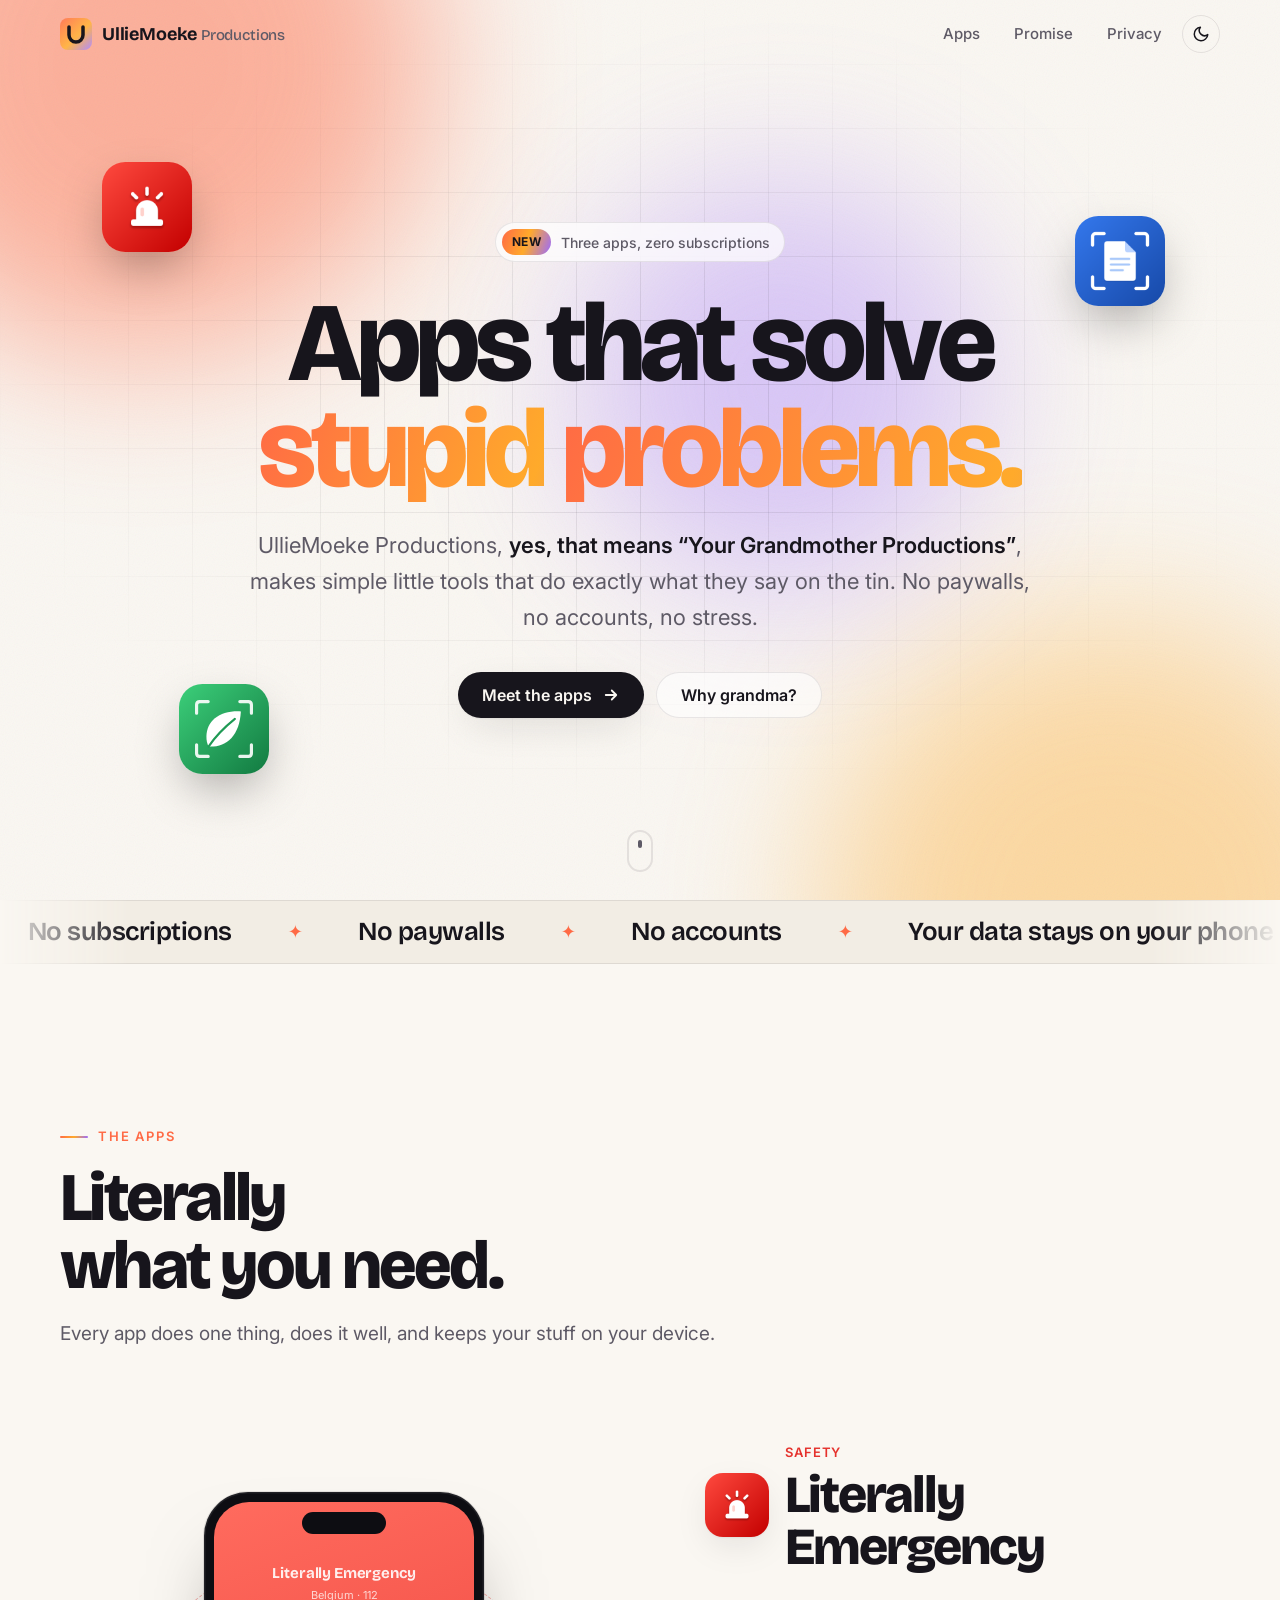
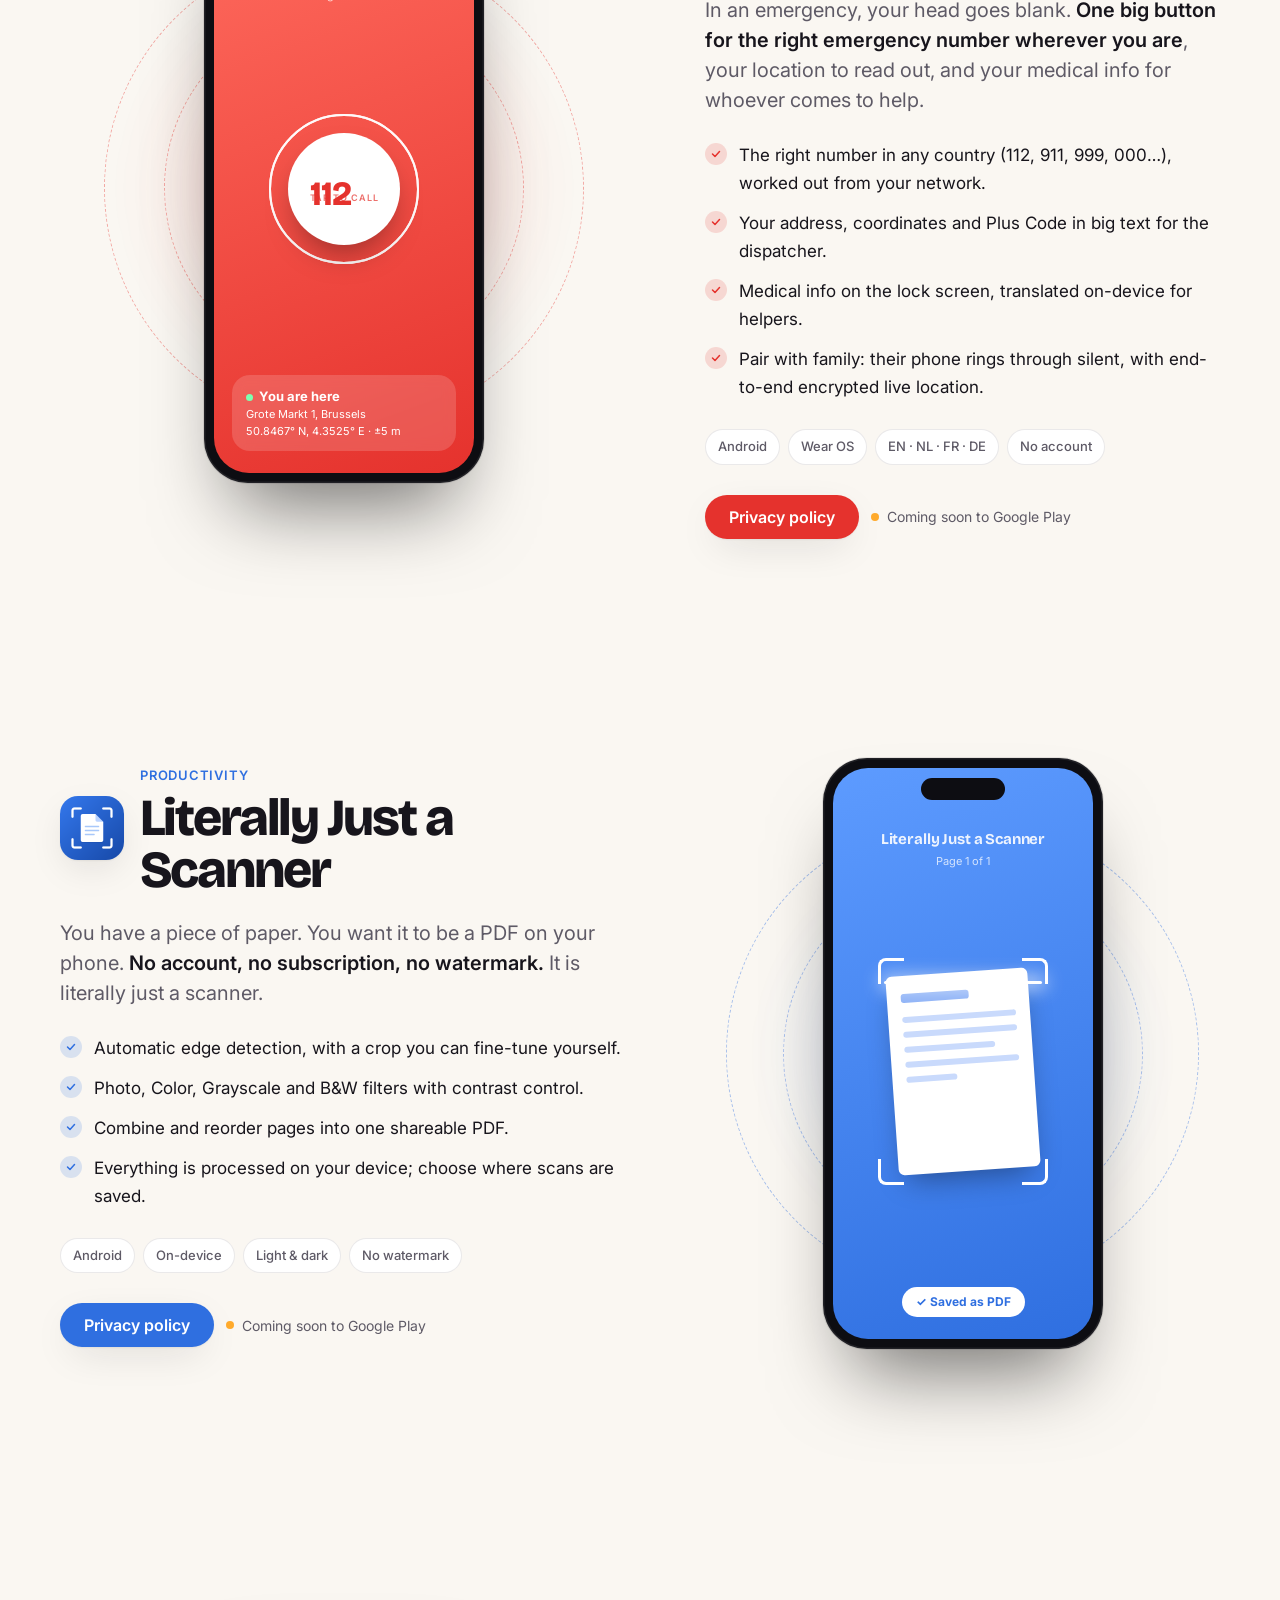
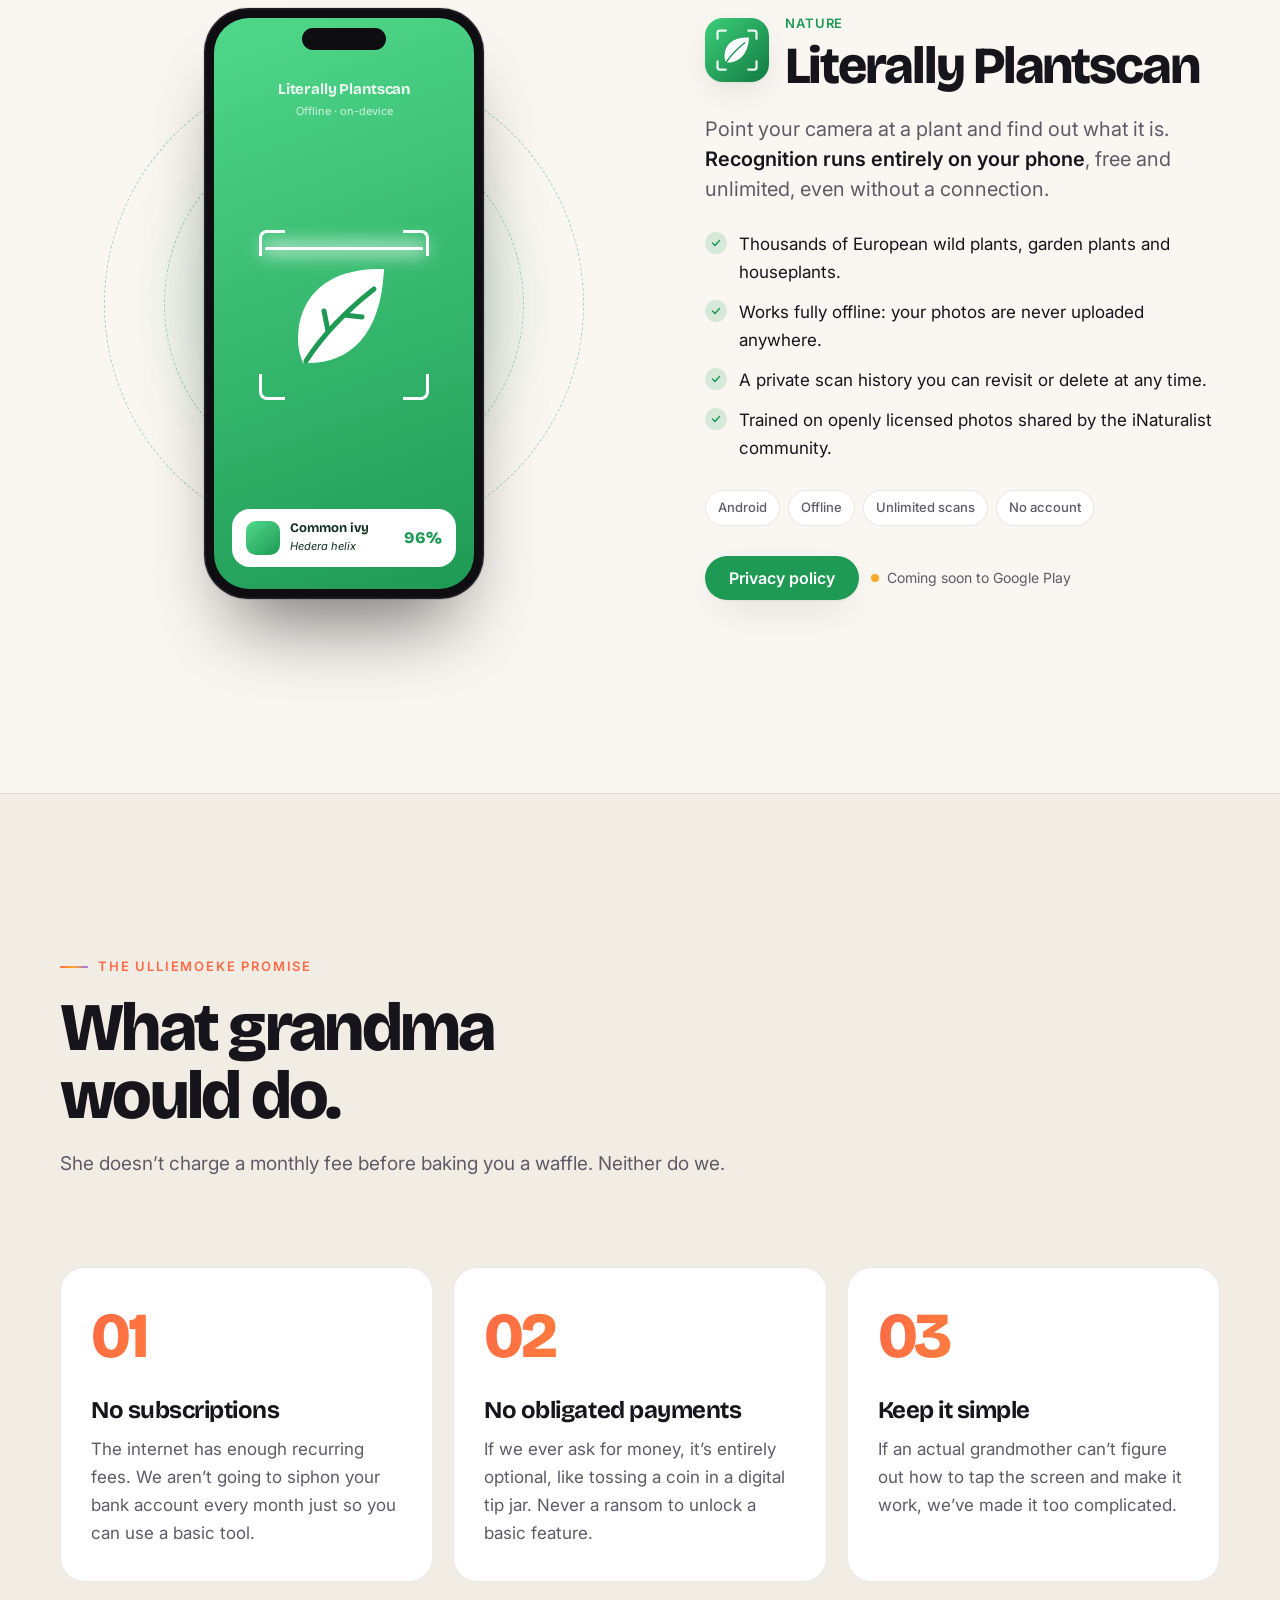
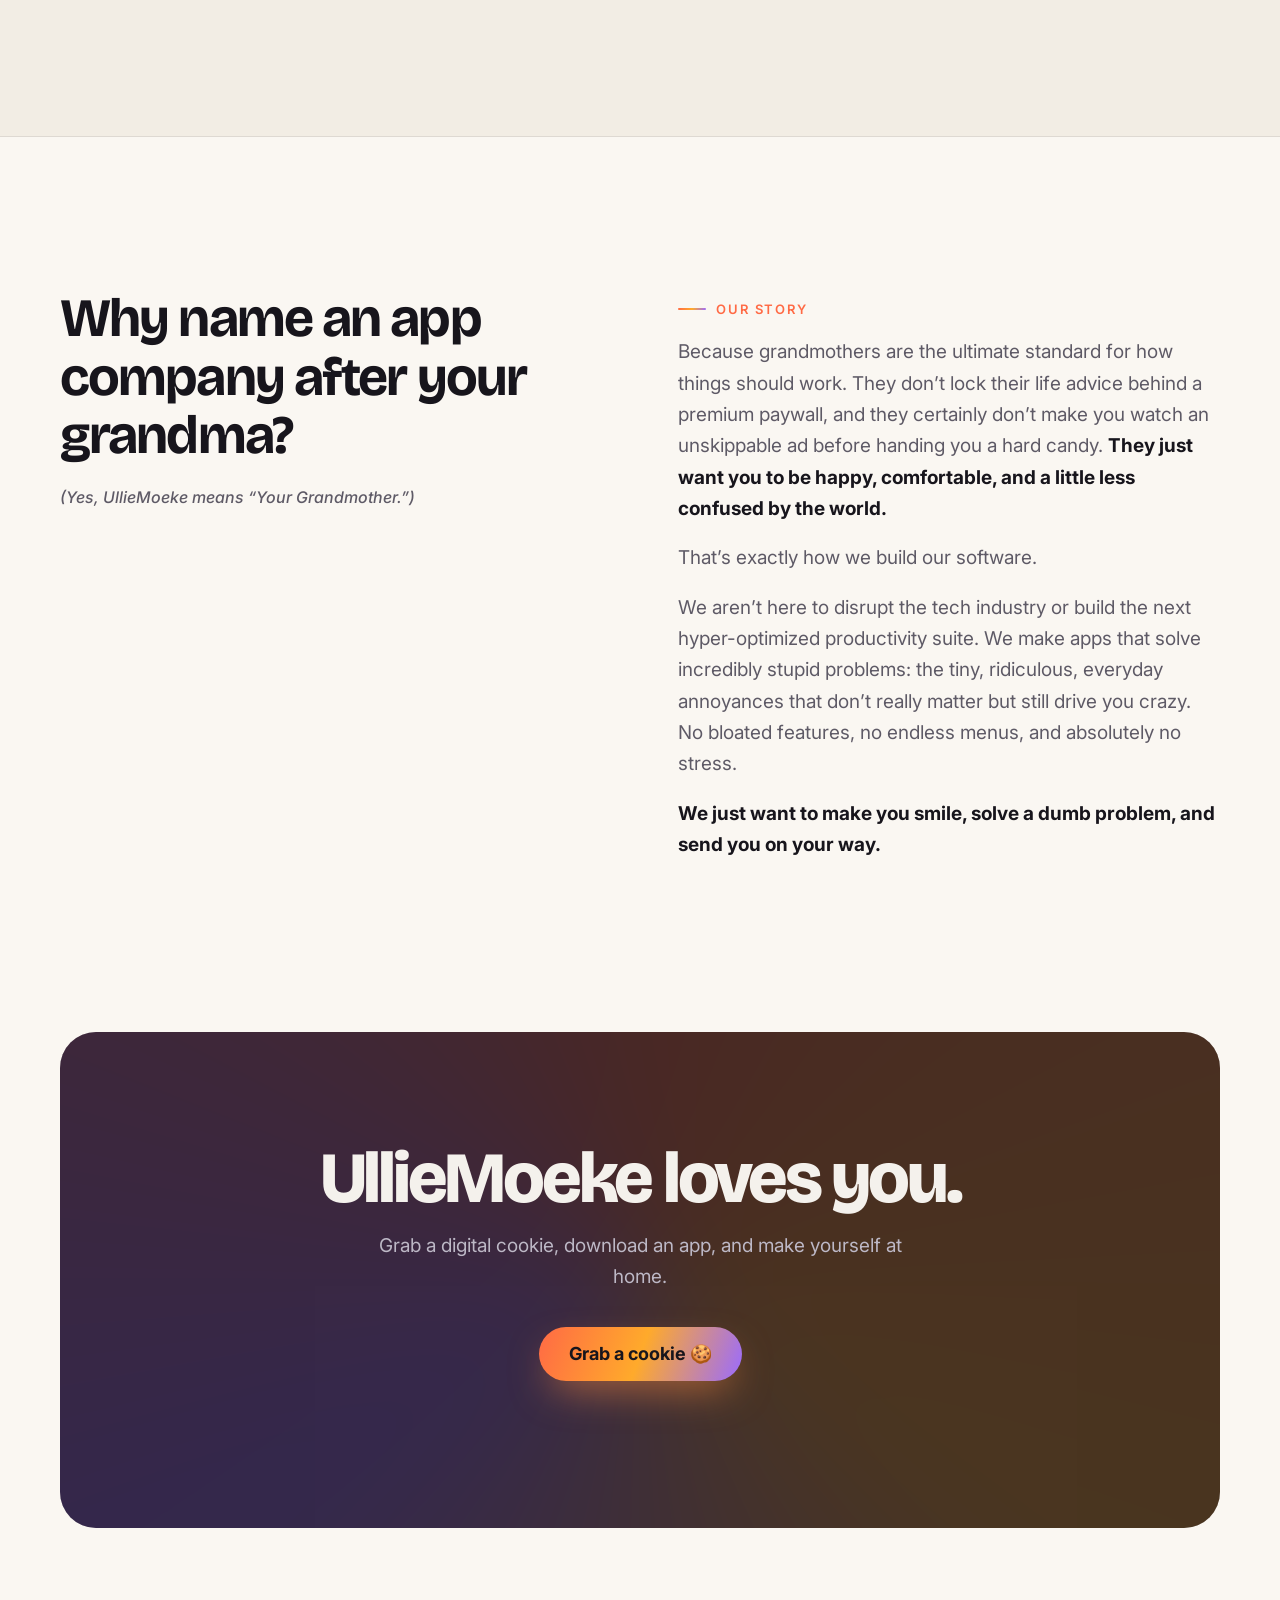
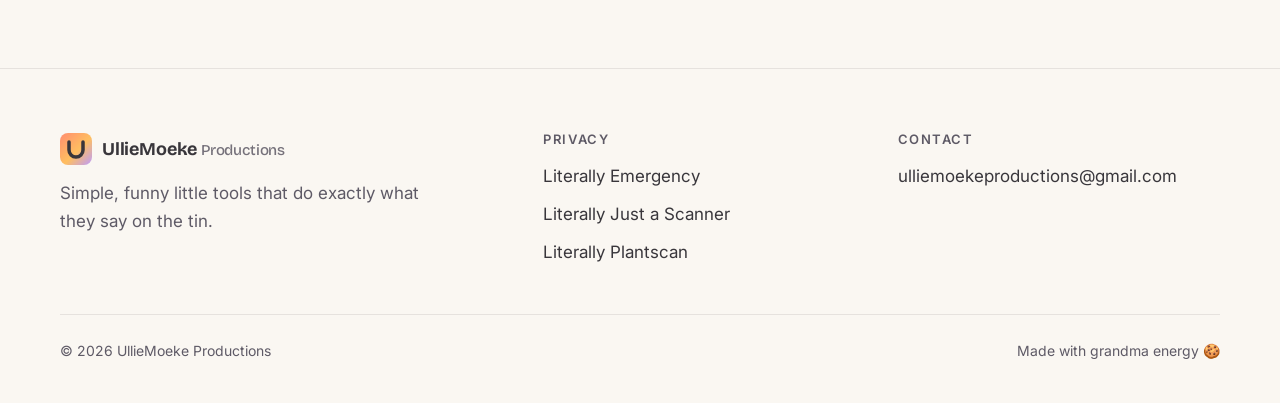
==== index.html @ 2b53361f "UllieMoeke Productions website with app showcase and privacy policies Co-Authored-By: Claude Opus 5." ====
<!doctype html>
<html lang="en">
<head>
  <meta charset="utf-8">
  <meta name="viewport" content="width=device-width, initial-scale=1">
  <title>UllieMoeke Productions</title>
  <meta name="description" content="Simple, funny little apps that solve stupid problems. No subscriptions, no paywalls, no accounts. Made by UllieMoeke Productions.">
  <meta property="og:title" content="UllieMoeke Productions">
  <meta property="og:description" content="Simple, funny little apps that solve stupid problems. No subscriptions, no paywalls, no accounts.">
  <meta name="theme-color" content="#ff6a45">
  <link rel="icon" href="assets/favicon.svg" type="image/svg+xml">
  <link rel="preconnect" href="https://fonts.googleapis.com">
  <link rel="preconnect" href="https://fonts.gstatic.com" crossorigin>
  <link rel="stylesheet" href="https://fonts.googleapis.com/css2?family=Bricolage+Grotesque:opsz,wght@12..96,500..800&family=Inter:wght@400..700&display=swap">
  <link rel="stylesheet" href="assets/style.css">
  <script>try{var t=localStorage.getItem('theme');if(t)document.documentElement.dataset.theme=t}catch(e){}</script>
  <script src="assets/main.js" defer></script>
</head>
<body>

<header class="nav">
  <div class="wrap">
    <a class="logo" href="./"><img src="assets/favicon.svg" alt=""><span>UllieMoeke <small>Productions</small></span></a>
    <nav class="nav-links" aria-label="Main">
      <a href="#apps" class="hide-sm">Apps</a>
      <a href="#promise" class="hide-sm">Promise</a>
      <a href="privacy/">Privacy</a>
      <button class="theme-toggle" type="button" aria-label="Toggle theme"></button>
    </nav>
  </div>
</header>

<main>
  <section class="hero">
    <div class="hero-bg" aria-hidden="true">
      <div class="blob b1"></div><div class="blob b2"></div><div class="blob b3"></div>
      <div class="grid-overlay"></div><div class="grain"></div>
    </div>

    <div class="float-icon i1" aria-hidden="true"><img src="assets/icons/emergency.png" alt=""></div>
    <div class="float-icon i2" aria-hidden="true"><img src="assets/icons/scanner.png" alt=""></div>
    <div class="float-icon i3" aria-hidden="true"><img src="assets/icons/plantscan.svg" alt=""></div>

    <div class="wrap hero-inner">
      <span class="eyebrow"><b>NEW</b> Three apps, zero subscriptions</span>
      <h1 data-split>Apps that solve <span class="gradient-text">stupid problems.</span></h1>
      <p class="lede">UllieMoeke Productions, <em>yes, that means “Your Grandmother Productions”</em>, makes simple little tools that do exactly what they say on the tin. No paywalls, no accounts, no stress.</p>
      <div class="hero-cta">
        <a class="btn btn-primary" href="#apps">Meet the apps
          <svg viewBox="0 0 24 24" fill="none" stroke="currentColor" stroke-width="2.4" stroke-linecap="round" stroke-linejoin="round"><path d="M5 12h14M13 6l6 6-6 6"/></svg></a>
        <a class="btn btn-ghost" href="#story">Why grandma?</a>
      </div>
    </div>
    <div class="scroll-hint" aria-hidden="true"></div>
  </section>

  <div class="marquee" aria-hidden="true">
    <div class="marquee-track">
      <span>No subscriptions</span><span>No paywalls</span><span>No accounts</span><span>Your data stays on your phone</span><span>Free digital cookies</span><span>Made with grandma energy</span>
      <span>No subscriptions</span><span>No paywalls</span><span>No accounts</span><span>Your data stays on your phone</span><span>Free digital cookies</span><span>Made with grandma energy</span>
    </div>
  </div>

  <section class="section" id="apps">
    <div class="wrap">
      <div class="section-head reveal">
        <span class="kicker">The apps</span>
        <h2 class="title">Literally<br>what you need.</h2>
        <p>Every app does one thing, does it well, and keeps your stuff on your device.</p>
      </div>

      <!-- Literally Emergency -->
      <article class="app red">
        <div class="app-visual reveal">
          <div class="ring" aria-hidden="true"></div><div class="ring r2" aria-hidden="true"></div>
          <div class="phone" role="img" aria-label="Literally Emergency showing a big 112 button and your location">
            <div class="screen">
              <div class="s-title">Literally Emergency</div>
              <div class="s-sub">Belgium · 112</div>
              <div class="sos" aria-hidden="true">
                <span class="pulse"></span><span class="pulse"></span><span class="pulse"></span>
                <div class="core"><div>112<small>Tap to call</small></div></div>
              </div>
              <div class="loc-card" aria-hidden="true">
                <b><span class="dot"></span>You are here</b>
                Grote Markt 1, Brussels<br>50.8467° N, 4.3525° E · ±5 m
              </div>
            </div>
          </div>
        </div>
        <div class="app-copy reveal" style="--d:.12s">
          <div class="app-head">
            <img class="app-icon" src="assets/icons/emergency.png" alt="Literally Emergency icon">
            <div><span class="app-tag">Safety</span><h3>Literally Emergency</h3></div>
          </div>
          <p class="pitch">In an emergency, your head goes blank. <strong>One big button for the right emergency number wherever you are</strong>, your location to read out, and your medical info for whoever comes to help.</p>
          <ul class="features">
            <li>The right number in any country (112, 911, 999, 000…), worked out from your network.</li>
            <li>Your address, coordinates and Plus Code in big text for the dispatcher.</li>
            <li>Medical info on the lock screen, translated on-device for helpers.</li>
            <li>Pair with family: their phone rings through silent, with end-to-end encrypted live location.</li>
          </ul>
          <div class="chips"><span class="chip">Android</span><span class="chip">Wear OS</span><span class="chip">EN · NL · FR · DE</span><span class="chip">No account</span></div>
          <div class="app-actions">
            <a class="btn btn-primary" href="privacy/literally-emergency/">Privacy policy</a>
            <span class="soon">Coming soon to Google Play</span>
          </div>
        </div>
      </article>

      <!-- Literally Just a Scanner -->
      <article class="app blue flip">
        <div class="app-visual reveal">
          <div class="ring" aria-hidden="true"></div><div class="ring r2" aria-hidden="true"></div>
          <div class="phone" role="img" aria-label="Literally Just a Scanner straightening a document into a PDF">
            <div class="screen">
              <div class="s-title">Literally Just a Scanner</div>
              <div class="s-sub">Page 1 of 1</div>
              <div class="doc-stage" aria-hidden="true">
                <div class="doc"><i></i><i></i><i></i><i></i><i></i><i></i></div>
                <span class="corner tl"></span><span class="corner tr"></span><span class="corner bl"></span><span class="corner br"></span>
                <span class="scanline"></span>
              </div>
              <span class="pdf-pill" aria-hidden="true">✓ Saved as PDF</span>
            </div>
          </div>
        </div>
        <div class="app-copy reveal" style="--d:.12s">
          <div class="app-head">
            <img class="app-icon" src="assets/icons/scanner.png" alt="Literally Just a Scanner icon">
            <div><span class="app-tag">Productivity</span><h3>Literally Just a Scanner</h3></div>
          </div>
          <p class="pitch">You have a piece of paper. You want it to be a PDF on your phone. <strong>No account, no subscription, no watermark.</strong> It is literally just a scanner.</p>
          <ul class="features">
            <li>Automatic edge detection, with a crop you can fine-tune yourself.</li>
            <li>Photo, Color, Grayscale and B&amp;W filters with contrast control.</li>
            <li>Combine and reorder pages into one shareable PDF.</li>
            <li>Everything is processed on your device; choose where scans are saved.</li>
          </ul>
          <div class="chips"><span class="chip">Android</span><span class="chip">On-device</span><span class="chip">Light &amp; dark</span><span class="chip">No watermark</span></div>
          <div class="app-actions">
            <a class="btn btn-primary" href="privacy/literally-just-a-scanner/">Privacy policy</a>
            <span class="soon">Coming soon to Google Play</span>
          </div>
        </div>
      </article>

      <!-- Literally Plantscan -->
      <article class="app green">
        <div class="app-visual reveal">
          <div class="ring" aria-hidden="true"></div><div class="ring r2" aria-hidden="true"></div>
          <div class="phone" role="img" aria-label="Literally Plantscan recognising a plant">
            <div class="screen">
              <div class="s-title">Literally Plantscan</div>
              <div class="s-sub">Offline · on-device</div>
              <div class="leaf-stage" aria-hidden="true">
                <svg class="leaf" viewBox="0 0 120 120"><path fill="#fff" d="M100 14C46 12 14 40 14 84c0 9 2 17 5 24 47 2 78-28 81-94z"/><path fill="none" stroke="#1f9a55" stroke-width="5" stroke-linecap="round" d="M22 106c18-28 40-50 68-72M44 76l-4-20M60 60l18 2"/></svg>
                <span class="corner tl"></span><span class="corner tr"></span><span class="corner bl"></span><span class="corner br"></span>
                <span class="scanline"></span>
              </div>
              <div class="result" aria-hidden="true">
                <span class="thumb"></span>
                <div><b>Common ivy</b><i>Hedera helix</i></div>
                <span class="pct">96%</span>
              </div>
            </div>
          </div>
        </div>
        <div class="app-copy reveal" style="--d:.12s">
          <div class="app-head">
            <img class="app-icon" src="assets/icons/plantscan.svg" alt="Literally Plantscan icon">
            <div><span class="app-tag">Nature</span><h3>Literally Plantscan</h3></div>
          </div>
          <p class="pitch">Point your camera at a plant and find out what it is. <strong>Recognition runs entirely on your phone</strong>, free and unlimited, even without a connection.</p>
          <ul class="features">
            <li>Thousands of European wild plants, garden plants and houseplants.</li>
            <li>Works fully offline: your photos are never uploaded anywhere.</li>
            <li>A private scan history you can revisit or delete at any time.</li>
            <li>Trained on openly licensed photos shared by the iNaturalist community.</li>
          </ul>
          <div class="chips"><span class="chip">Android</span><span class="chip">Offline</span><span class="chip">Unlimited scans</span><span class="chip">No account</span></div>
          <div class="app-actions">
            <a class="btn btn-primary" href="privacy/literally-plantscan/">Privacy policy</a>
            <span class="soon">Coming soon to Google Play</span>
          </div>
        </div>
      </article>
    </div>
  </section>

  <section class="section promise" id="promise">
    <div class="wrap">
      <div class="section-head reveal">
        <span class="kicker">The UllieMoeke promise</span>
        <h2 class="title">What grandma<br>would do.</h2>
        <p>She doesn’t charge a monthly fee before baking you a waffle. Neither do we.</p>
      </div>
      <div class="cards">
        <div class="card reveal">
          <div class="num gradient-text">01</div>
          <h3>No subscriptions</h3>
          <p>The internet has enough recurring fees. We aren’t going to siphon your bank account every month just so you can use a basic tool.</p>
        </div>
        <div class="card reveal" style="--d:.1s">
          <div class="num gradient-text">02</div>
          <h3>No obligated payments</h3>
          <p>If we ever ask for money, it’s entirely optional, like tossing a coin in a digital tip jar. Never a ransom to unlock a basic feature.</p>
        </div>
        <div class="card reveal" style="--d:.2s">
          <div class="num gradient-text">03</div>
          <h3>Keep it simple</h3>
          <p>If an actual grandmother can’t figure out how to tap the screen and make it work, we’ve made it too complicated.</p>
        </div>
      </div>
    </div>
  </section>

  <section class="section" id="story">
    <div class="wrap story-grid">
      <h2 class="quote reveal">Why name an app company after your grandma?
        <small>(Yes, UllieMoeke means “Your Grandmother.”)</small></h2>
      <div class="reveal" style="--d:.1s">
        <span class="kicker">Our story</span>
        <p style="margin-top:18px">Because grandmothers are the ultimate standard for how things should work. They don’t lock their life advice behind a premium paywall, and they certainly don’t make you watch an unskippable ad before handing you a hard candy. <strong>They just want you to be happy, comfortable, and a little less confused by the world.</strong></p>
        <p>That’s exactly how we build our software.</p>
        <p>We aren’t here to disrupt the tech industry or build the next hyper-optimized productivity suite. We make apps that solve incredibly stupid problems: the tiny, ridiculous, everyday annoyances that don’t really matter but still drive you crazy. No bloated features, no endless menus, and absolutely no stress.</p>
        <p><strong>We just want to make you smile, solve a dumb problem, and send you on your way.</strong></p>
      </div>
    </div>
  </section>

  <section class="wrap">
    <div class="cookie-cta reveal">
      <h2>UllieMoeke loves you.</h2>
      <p>Grab a digital cookie, download an app, and make yourself at home.</p>
      <button class="cookie-btn" type="button">Grab a cookie 🍪</button>
      <span class="cookie-count" aria-live="polite"></span>
    </div>
  </section>
</main>

<footer>
  <div class="wrap">
    <div class="foot">
      <div>
        <a class="logo" href="./"><img src="assets/favicon.svg" alt=""><span>UllieMoeke <small>Productions</small></span></a>
        <p>Simple, funny little tools that do exactly what they say on the tin.</p>
      </div>
      <div>
        <h4>Privacy</h4>
        <ul>
          <li><a href="privacy/literally-emergency/">Literally Emergency</a></li>
          <li><a href="privacy/literally-just-a-scanner/">Literally Just a Scanner</a></li>
          <li><a href="privacy/literally-plantscan/">Literally Plantscan</a></li>
        </ul>
      </div>
      <div>
        <h4>Contact</h4>
        <ul>
          <li><a href="mailto:ulliemoekeproductions@gmail.com">ulliemoekeproductions@gmail.com</a></li>
        </ul>
      </div>
    </div>
    <div class="legal">
      <span>© 2026 UllieMoeke Productions</span>
      <span>Made with grandma energy 🍪</span>
    </div>
  </div>
</footer>
</body>
</html>
---- assets/style.css ----
/* UllieMoeke Productions: shared styles for the home page and the privacy pages. */

:root {
  --bg: #faf7f2;
  --bg-2: #f2ede4;
  --surface: #ffffff;
  --surface-2: #f6f2ea;
  --line: rgba(23, 21, 28, .09);
  --text: #17151c;
  --muted: #5e5a66;
  --brand-1: #ff6a45;
  --brand-2: #ffaa2b;
  --brand-3: #9a6bff;
  --brand: linear-gradient(110deg, var(--brand-1), var(--brand-2) 50%, var(--brand-3));
  --shadow: 0 1px 2px rgba(23, 21, 28, .05), 0 12px 40px -12px rgba(23, 21, 28, .18);
  --red: #e5322d;
  --blue: #2f6fe0;
  --green: #1f9a55;
  --radius: 24px;
  --display: "Bricolage Grotesque", "Inter", system-ui, sans-serif;
  --body: "Inter", system-ui, -apple-system, "Segoe UI", sans-serif;
  color-scheme: light;
}

@media (prefers-color-scheme: dark) {
  :root:not([data-theme="light"]) {
    --bg: #0c0b10;
    --bg-2: #121118;
    --surface: #16151d;
    --surface-2: #1c1b24;
    --line: rgba(255, 255, 255, .08);
    --text: #f4f1ec;
    --muted: #a6a2b0;
    --shadow: 0 1px 2px rgba(0, 0, 0, .4), 0 20px 50px -20px rgba(0, 0, 0, .7);
    color-scheme: dark;
  }
}
:root[data-theme="dark"] {
  --bg: #0c0b10;
  --bg-2: #121118;
  --surface: #16151d;
  --surface-2: #1c1b24;
  --line: rgba(255, 255, 255, .08);
  --text: #f4f1ec;
  --muted: #a6a2b0;
  --shadow: 0 1px 2px rgba(0, 0, 0, .4), 0 20px 50px -20px rgba(0, 0, 0, .7);
  color-scheme: dark;
}

*, *::before, *::after { box-sizing: border-box; }
html { scroll-behavior: smooth; -webkit-text-size-adjust: 100%; }
body {
  margin: 0;
  background: var(--bg);
  color: var(--text);
  font: 400 17px/1.65 var(--body);
  -webkit-font-smoothing: antialiased;
  overflow-x: hidden;
}
img, svg { display: block; max-width: 100%; }
a { color: inherit; }
::selection { background: var(--brand-2); color: #17151c; }
:focus-visible { outline: 2px solid var(--brand-1); outline-offset: 3px; border-radius: 6px; }

.wrap { width: min(1160px, 100% - 32px); margin-inline: auto; }
.gradient-text {
  background: var(--brand);
  background-size: 200% 100%;
  -webkit-background-clip: text;
  background-clip: text;
  color: transparent;
  animation: shimmer 8s ease-in-out infinite alternate;
}
@keyframes shimmer { to { background-position: 100% 0; } }

/* ---------- Navigation ---------- */
.nav {
  position: fixed; inset: 0 0 auto; z-index: 50;
  transition: background .3s, box-shadow .3s, backdrop-filter .3s;
}
.nav.scrolled {
  background: color-mix(in srgb, var(--bg) 72%, transparent);
  backdrop-filter: saturate(1.6) blur(16px);
  -webkit-backdrop-filter: saturate(1.6) blur(16px);
  box-shadow: 0 1px 0 var(--line);
}
.nav .wrap { display: flex; align-items: center; justify-content: space-between; height: 68px; gap: 16px; }
.logo { display: flex; align-items: center; gap: 10px; text-decoration: none; font: 700 18px/1 var(--display); letter-spacing: -.01em; }
.logo img { width: 32px; height: 32px; }
.logo span small { font-weight: 500; color: var(--muted); }
.nav-links { display: flex; align-items: center; gap: 6px; }
.nav-links a {
  text-decoration: none; font-size: 15px; font-weight: 500; color: var(--muted);
  padding: 8px 14px; border-radius: 999px; transition: color .2s, background .2s;
}
.nav-links a:hover { color: var(--text); background: var(--line); }
.theme-toggle {
  width: 38px; height: 38px; border-radius: 999px; border: 1px solid var(--line);
  background: transparent; color: var(--text); cursor: pointer; display: grid; place-items: center;
  transition: transform .4s cubic-bezier(.3, 1.6, .5, 1);
}
.theme-toggle:hover { transform: rotate(25deg); }
.theme-toggle svg { width: 18px; height: 18px; }
@media (max-width: 640px) {
  .nav-links a.hide-sm { display: none; }
  .logo span small { display: none; }
}

/* ---------- Hero ---------- */
.hero {
  position: relative; min-height: 100svh; display: grid; place-items: center;
  padding: 120px 0 80px; overflow: hidden; isolation: isolate;
}
.hero-bg { position: absolute; inset: 0; z-index: -1; pointer-events: none; }
.blob {
  position: absolute; width: 46vmax; height: 46vmax; border-radius: 50%;
  filter: blur(80px); opacity: .5; mix-blend-mode: normal;
  animation: drift 22s ease-in-out infinite alternate;
}
.blob.b1 { background: var(--brand-1); top: -18vmax; left: -12vmax; }
.blob.b2 { background: var(--brand-2); bottom: -24vmax; right: -10vmax; animation-delay: -7s; opacity: .4; }
.blob.b3 { background: var(--brand-3); top: 20%; left: 45%; width: 32vmax; height: 32vmax; animation-delay: -14s; opacity: .35; }
@keyframes drift {
  0% { transform: translate(0, 0) scale(1); }
  50% { transform: translate(6vmax, 4vmax) scale(1.1); }
  100% { transform: translate(-4vmax, 6vmax) scale(.95); }
}
.grid-overlay {
  position: absolute; inset: 0;
  background-image:
    linear-gradient(var(--line) 1px, transparent 1px),
    linear-gradient(90deg, var(--line) 1px, transparent 1px);
  background-size: 64px 64px;
  mask-image: radial-gradient(ellipse 70% 60% at 50% 45%, #000 20%, transparent 75%);
  -webkit-mask-image: radial-gradient(ellipse 70% 60% at 50% 45%, #000 20%, transparent 75%);
}
.grain {
  position: absolute; inset: -50%; opacity: .06;
  background-image: url("data:image/svg+xml,%3Csvg xmlns='http://www.w3.org/2000/svg' width='160' height='160'%3E%3Cfilter id='n'%3E%3CfeTurbulence type='fractalNoise' baseFrequency='.9' numOctaves='3' stitchTiles='stitch'/%3E%3C/filter%3E%3Crect width='100%25' height='100%25' filter='url(%23n)'/%3E%3C/svg%3E");
}

.hero-inner { text-align: center; position: relative; }
.eyebrow {
  display: inline-flex; align-items: center; gap: 10px;
  padding: 6px 14px 6px 6px; border-radius: 999px;
  background: color-mix(in srgb, var(--surface) 70%, transparent);
  border: 1px solid var(--line); backdrop-filter: blur(10px);
  font-size: 14px; font-weight: 500; color: var(--muted);
}
.eyebrow b {
  background: var(--brand); color: #17151c; font-weight: 700; font-size: 12px;
  padding: 3px 10px; border-radius: 999px; letter-spacing: .02em;
}
.hero h1 {
  font: 800 clamp(44px, 9vw, 112px)/.95 var(--display);
  letter-spacing: -.045em; margin: 28px auto 24px; max-width: 12ch;
}
.hero h1 .word { display: inline-block; white-space: nowrap; }
.hero h1 .char {
  display: inline-block; opacity: 0; transform: translateY(.6em) rotate(8deg);
  animation: rise .9s cubic-bezier(.2, .9, .25, 1.15) forwards;
}
@keyframes rise { to { opacity: 1; transform: none; } }
.hero p.lede {
  font-size: clamp(18px, 2.2vw, 22px); color: var(--muted); max-width: 56ch; margin: 0 auto 36px;
  opacity: 0; animation: fade-up 1s .9s ease forwards;
}
.hero p.lede em { color: var(--text); font-style: normal; font-weight: 600; }
.hero-cta { display: flex; gap: 12px; justify-content: center; flex-wrap: wrap; opacity: 0; animation: fade-up 1s 1.1s ease forwards; }
@keyframes fade-up { from { opacity: 0; transform: translateY(16px); } to { opacity: 1; transform: none; } }

.btn {
  --b: var(--text);
  display: inline-flex; align-items: center; gap: 10px;
  padding: 14px 24px; border-radius: 999px; font: 600 16px/1 var(--body);
  text-decoration: none; cursor: pointer; border: 0;
  transition: transform .25s cubic-bezier(.3, 1.5, .5, 1), box-shadow .25s, background .25s;
}
.btn-primary { background: var(--text); color: var(--bg); box-shadow: var(--shadow); }
.btn-primary:hover { transform: translateY(-2px) scale(1.02); }
.btn-ghost { background: color-mix(in srgb, var(--surface) 60%, transparent); border: 1px solid var(--line); backdrop-filter: blur(10px); }
.btn-ghost:hover { transform: translateY(-2px); background: var(--surface); }
.btn svg { width: 18px; height: 18px; transition: transform .25s; }
.btn:hover svg { transform: translateX(3px); }

.float-icon {
  position: absolute; width: clamp(56px, 7vw, 92px); aspect-ratio: 1; border-radius: 26%;
  box-shadow: 0 20px 50px -10px rgba(0, 0, 0, .35); overflow: hidden;
  animation: bob 6s ease-in-out infinite; will-change: transform;
}
.float-icon img { width: 100%; height: 100%; }
.float-icon.i1 { top: 18%; left: 8%; animation-delay: -1s; --r: -10deg; }
.float-icon.i2 { top: 24%; right: 9%; animation-delay: -3s; --r: 12deg; }
.float-icon.i3 { bottom: 14%; left: 14%; animation-delay: -5s; --r: 6deg; }
@keyframes bob {
  0%, 100% { translate: 0 0; rotate: var(--r); }
  50% { translate: 0 -18px; rotate: calc(var(--r) * -.5); }
}
@media (max-width: 760px) {
  .float-icon.i1 { top: 11%; left: 4%; }
  .float-icon.i2 { top: 13%; right: 4%; }
  .float-icon.i3 { bottom: 5%; left: auto; right: 10%; }
}

.scroll-hint {
  position: absolute; bottom: 28px; left: 50%; translate: -50% 0;
  width: 26px; height: 42px; border: 2px solid var(--line); border-radius: 999px;
}
.scroll-hint::after {
  content: ""; position: absolute; left: 50%; top: 8px; width: 4px; height: 8px; margin-left: -2px;
  border-radius: 4px; background: var(--muted); animation: wheel 1.8s ease-in-out infinite;
}
@keyframes wheel { 0% { opacity: 0; transform: translateY(0); } 30% { opacity: 1; } 100% { opacity: 0; transform: translateY(14px); } }

/* ---------- Marquee ---------- */
.marquee {
  border-block: 1px solid var(--line); background: var(--bg-2); overflow: hidden;
  padding: 18px 0; mask-image: linear-gradient(90deg, transparent, #000 10%, #000 90%, transparent);
  -webkit-mask-image: linear-gradient(90deg, transparent, #000 10%, #000 90%, transparent);
}
.marquee-track { display: flex; width: max-content; animation: scroll-x 40s linear infinite; }
.marquee:hover .marquee-track { animation-play-state: paused; }
.marquee span {
  font: 600 clamp(18px, 2.4vw, 26px)/1 var(--display); letter-spacing: -.02em; white-space: nowrap;
  padding-inline: 28px; display: flex; align-items: center; gap: 56px;
}
.marquee span::after { content: "✦"; color: var(--brand-1); font-size: .7em; }
@keyframes scroll-x { to { transform: translateX(-50%); } }

/* ---------- Sections ---------- */
section { position: relative; }
.section { padding: clamp(80px, 12vw, 160px) 0; }
.section-head { max-width: 720px; margin-bottom: clamp(48px, 7vw, 88px); }
.kicker {
  font: 600 13px/1 var(--body); letter-spacing: .14em; text-transform: uppercase; color: var(--brand-1);
  display: inline-flex; align-items: center; gap: 10px;
}
.kicker::before { content: ""; width: 28px; height: 2px; background: var(--brand); border-radius: 2px; }
h2.title {
  font: 800 clamp(36px, 6vw, 68px)/1 var(--display); letter-spacing: -.04em; margin: 18px 0 18px;
}
.section-head p { color: var(--muted); font-size: 19px; margin: 0; }

/* Scroll reveal */
.reveal { opacity: 0; transform: translateY(40px); transition: opacity 1s ease, transform 1s cubic-bezier(.2, .8, .2, 1); transition-delay: var(--d, 0s); }
.reveal.in { opacity: 1; transform: none; }

/* ---------- App showcase ---------- */
.app {
  --accent: var(--red);
  display: grid; grid-template-columns: 1.05fr .95fr; gap: clamp(32px, 6vw, 96px); align-items: center;
}
.app + .app { margin-top: clamp(96px, 14vw, 180px); }
.app.flip .app-visual { order: 2; }
.app.red { --accent: var(--red); --accent-2: #ff6b5e; }
.app.blue { --accent: var(--blue); --accent-2: #5d9bff; }
.app.green { --accent: var(--green); --accent-2: #4fd88a; }
@media (max-width: 880px) {
  .app { grid-template-columns: 1fr; }
  .app.flip .app-visual { order: 0; }
}

.app-visual {
  position: relative; display: grid; place-items: center; padding: 40px 0;
  perspective: 1200px;
}
.app-visual::before {
  content: ""; position: absolute; width: 78%; aspect-ratio: 1; border-radius: 50%;
  background: radial-gradient(circle, color-mix(in srgb, var(--accent) 45%, transparent), transparent 65%);
  filter: blur(30px); opacity: .7;
}
.ring {
  position: absolute; width: 92%; max-width: 480px; aspect-ratio: 1; border-radius: 50%;
  border: 1px dashed color-mix(in srgb, var(--accent) 40%, transparent);
  animation: spin 60s linear infinite;
}
.ring.r2 { width: 70%; max-width: 360px; animation-direction: reverse; animation-duration: 45s; }
@keyframes spin { to { transform: rotate(360deg); } }

.phone {
  position: relative; width: min(280px, 72vw); aspect-ratio: 9 / 19; border-radius: 44px;
  background: #0d0d12; padding: 10px;
  box-shadow: 0 0 0 1.5px rgba(255, 255, 255, .08) inset, 0 50px 80px -30px rgba(0, 0, 0, .55), 0 0 0 1px var(--line);
  transform-style: preserve-3d; transition: transform .5s cubic-bezier(.2, .8, .2, 1);
  will-change: transform;
}
.phone::before {
  content: ""; position: absolute; top: 20px; left: 50%; translate: -50% 0; width: 84px; height: 22px;
  background: #0d0d12; border-radius: 999px; z-index: 3;
}
.screen {
  position: relative; height: 100%; border-radius: 35px; overflow: hidden;
  background: linear-gradient(160deg, var(--accent-2), var(--accent));
  color: #fff; display: flex; flex-direction: column; align-items: center; padding: 62px 18px 22px;
}
.screen .s-title { font: 700 15px/1.2 var(--display); opacity: .9; letter-spacing: -.01em; }
.screen .s-sub { font-size: 11px; opacity: .75; margin-top: 4px; }

/* Emergency scene */
.sos { position: relative; margin: auto; width: 150px; aspect-ratio: 1; display: grid; place-items: center; }
.sos .pulse { position: absolute; inset: 0; border-radius: 50%; border: 2px solid rgba(255, 255, 255, .7); animation: pulse 2.4s cubic-bezier(.2, .6, .3, 1) infinite; }
.sos .pulse:nth-child(2) { animation-delay: .8s; }
.sos .pulse:nth-child(3) { animation-delay: 1.6s; }
@keyframes pulse { from { transform: scale(.6); opacity: 1; } to { transform: scale(1.5); opacity: 0; } }
.sos .core {
  position: relative; width: 112px; aspect-ratio: 1; border-radius: 50%; background: #fff; color: var(--accent);
  display: grid; place-items: center; font: 800 34px/1 var(--display); letter-spacing: -.03em;
  box-shadow: 0 16px 30px -8px rgba(0, 0, 0, .35);
}
.sos .core small { display: block; font: 600 9px/1 var(--body); letter-spacing: .1em; text-transform: uppercase; opacity: .7; text-align: center; margin-top: -18px; }
.loc-card { width: 100%; background: rgba(255, 255, 255, .16); border-radius: 18px; padding: 12px 14px; backdrop-filter: blur(6px); font-size: 11px; line-height: 1.5; }
.loc-card b { display: block; font-size: 13px; }
.loc-card .dot { display: inline-block; width: 7px; height: 7px; border-radius: 50%; background: #7dffb0; margin-right: 6px; box-shadow: 0 0 0 0 #7dffb0; animation: blink 1.6s infinite; }
@keyframes blink { 0% { box-shadow: 0 0 0 0 rgba(125, 255, 176, .8); } 100% { box-shadow: 0 0 0 8px rgba(125, 255, 176, 0); } }

/* Scanner scene */
.doc-stage { position: relative; margin: auto; width: 170px; aspect-ratio: 3 / 4; }
.doc {
  position: absolute; inset: 14px; background: #fff; border-radius: 6px; padding: 18px 14px;
  box-shadow: 0 14px 30px -10px rgba(0, 0, 0, .4); transform: rotate(-4deg);
  animation: straighten 5s ease-in-out infinite;
}
@keyframes straighten { 0%, 15% { transform: rotate(-4deg) scale(.96); } 45%, 100% { transform: rotate(0) scale(1); } }
.doc i { display: block; height: 6px; border-radius: 3px; background: #c9dafc; margin-bottom: 9px; }
.doc i:nth-child(1) { width: 60%; height: 9px; background: #8fb3f7; margin-bottom: 14px; }
.doc i:nth-child(4) { width: 80%; }
.doc i:nth-child(6) { width: 45%; }
.corner { position: absolute; width: 26px; height: 26px; border: 3px solid #fff; animation: snap 5s ease-in-out infinite; }
.corner.tl { top: 0; left: 0; border-right: 0; border-bottom: 0; border-radius: 8px 0 0 0; }
.corner.tr { top: 0; right: 0; border-left: 0; border-bottom: 0; border-radius: 0 8px 0 0; }
.corner.bl { bottom: 0; left: 0; border-right: 0; border-top: 0; border-radius: 0 0 0 8px; }
.corner.br { bottom: 0; right: 0; border-left: 0; border-top: 0; border-radius: 0 0 8px 0; }
@keyframes snap { 0%, 15% { opacity: .4; scale: 1.15; } 40%, 100% { opacity: 1; scale: 1; } }
.scanline {
  position: absolute; left: 6px; right: 6px; height: 3px; border-radius: 3px; top: 10%;
  background: #fff; box-shadow: 0 0 18px 4px rgba(255, 255, 255, .8);
  animation: sweep 2.5s ease-in-out infinite alternate;
}
@keyframes sweep { to { top: 88%; } }
.pdf-pill { margin-top: 14px; display: inline-flex; gap: 8px; align-items: center; background: #fff; color: var(--accent); font: 700 12px/1 var(--body); padding: 9px 14px; border-radius: 999px; animation: pop 5s ease-in-out infinite; }
@keyframes pop { 0%, 55% { opacity: 0; transform: translateY(8px) scale(.9); } 65%, 92% { opacity: 1; transform: none; } 100% { opacity: 0; } }

/* Plantscan scene */
.leaf-stage { position: relative; margin: auto; width: 170px; aspect-ratio: 1; display: grid; place-items: center; }
.leaf-stage svg.leaf { width: 120px; animation: sway 4s ease-in-out infinite; transform-origin: 30% 90%; }
@keyframes sway { 50% { transform: rotate(-6deg); } }
.leaf-stage .scanline { animation-duration: 1.8s; }
.result {
  width: 100%; background: #fff; color: #10301e; border-radius: 18px; padding: 12px 14px; font-size: 11px;
  display: flex; gap: 10px; align-items: center; animation: pop 5s ease-in-out infinite;
}
.result b { display: block; font: 700 13px/1.2 var(--display); }
.result .pct { margin-left: auto; font: 800 16px/1 var(--display); color: var(--accent); }
.result .thumb { width: 34px; height: 34px; border-radius: 10px; background: linear-gradient(140deg, var(--accent-2), var(--accent)); flex: none; }

/* App copy */
.app-head { display: flex; align-items: center; gap: 16px; margin-bottom: 22px; }
.app-icon { width: 64px; height: 64px; border-radius: 18px; box-shadow: var(--shadow); flex: none; }
.app-tag { font-size: 13px; font-weight: 600; color: var(--accent); letter-spacing: .06em; text-transform: uppercase; }
.app h3 { font: 800 clamp(32px, 4.4vw, 52px)/1 var(--display); letter-spacing: -.04em; margin: 4px 0 0; }
.app .pitch { font-size: 20px; line-height: 1.5; color: var(--muted); margin: 0 0 26px; }
.app .pitch strong { color: var(--text); font-weight: 600; }
.features { list-style: none; padding: 0; margin: 0 0 28px; display: grid; gap: 12px; }
.features li { display: flex; gap: 12px; align-items: flex-start; }
.features li::before {
  content: ""; flex: none; width: 22px; height: 22px; margin-top: 2px; border-radius: 50%;
  background: color-mix(in srgb, var(--accent) 16%, transparent)
    url("data:image/svg+xml,%3Csvg xmlns='http://www.w3.org/2000/svg' viewBox='0 0 24 24' fill='none' stroke='%23888' stroke-width='3' stroke-linecap='round' stroke-linejoin='round'%3E%3Cpath d='M5 12l5 5 9-10'/%3E%3C/svg%3E") center/12px no-repeat;
}
.app.red .features li::before { background-image: url("data:image/svg+xml,%3Csvg xmlns='http://www.w3.org/2000/svg' viewBox='0 0 24 24' fill='none' stroke='%23e5322d' stroke-width='3' stroke-linecap='round' stroke-linejoin='round'%3E%3Cpath d='M5 12l5 5 9-10'/%3E%3C/svg%3E"); }
.app.blue .features li::before { background-image: url("data:image/svg+xml,%3Csvg xmlns='http://www.w3.org/2000/svg' viewBox='0 0 24 24' fill='none' stroke='%232f6fe0' stroke-width='3' stroke-linecap='round' stroke-linejoin='round'%3E%3Cpath d='M5 12l5 5 9-10'/%3E%3C/svg%3E"); }
.app.green .features li::before { background-image: url("data:image/svg+xml,%3Csvg xmlns='http://www.w3.org/2000/svg' viewBox='0 0 24 24' fill='none' stroke='%231f9a55' stroke-width='3' stroke-linecap='round' stroke-linejoin='round'%3E%3Cpath d='M5 12l5 5 9-10'/%3E%3C/svg%3E"); }
.chips { display: flex; flex-wrap: wrap; gap: 8px; margin-bottom: 30px; }
.chip { font-size: 13px; font-weight: 500; padding: 6px 12px; border-radius: 999px; border: 1px solid var(--line); background: var(--surface); color: var(--muted); }
.app-actions { display: flex; flex-wrap: wrap; gap: 12px; align-items: center; }
.app-actions .btn-primary { background: var(--accent); color: #fff; }
.soon { font-size: 14px; color: var(--muted); display: inline-flex; align-items: center; gap: 8px; }
.soon::before { content: ""; width: 8px; height: 8px; border-radius: 50%; background: var(--brand-2); animation: blink-amber 1.6s infinite; }
@keyframes blink-amber { 50% { opacity: .3; } }

/* ---------- Promise cards ---------- */
.promise { background: var(--bg-2); border-block: 1px solid var(--line); }
.cards { display: grid; grid-template-columns: repeat(3, 1fr); gap: 20px; }
@media (max-width: 880px) { .cards { grid-template-columns: 1fr; } }
.card {
  --mx: 50%; --my: 50%;
  position: relative; padding: 36px 30px 34px; border-radius: var(--radius); background: var(--surface);
  border: 1px solid var(--line); overflow: hidden; transition: transform .4s cubic-bezier(.2, .8, .2, 1), box-shadow .4s;
}
.card::before {
  content: ""; position: absolute; inset: 0; opacity: 0; transition: opacity .4s; pointer-events: none;
  background: radial-gradient(420px circle at var(--mx) var(--my), color-mix(in srgb, var(--brand-2) 22%, transparent), transparent 45%);
}
.card:hover { transform: translateY(-6px); box-shadow: var(--shadow); }
.card:hover::before { opacity: 1; }
.card .num { font: 800 64px/1 var(--display); letter-spacing: -.05em; margin-bottom: 28px; }
.card h3 { font: 700 24px/1.2 var(--display); letter-spacing: -.02em; margin: 0 0 10px; }
.card p { margin: 0; color: var(--muted); }

/* ---------- Story ---------- */
.story-grid { display: grid; grid-template-columns: 1fr 1fr; gap: clamp(32px, 6vw, 96px); align-items: start; }
@media (max-width: 880px) { .story-grid { grid-template-columns: 1fr; } }
.story-grid p { font-size: 19px; color: var(--muted); margin: 0 0 18px; }
.story-grid p strong { color: var(--text); }
.quote {
  font: 700 clamp(30px, 4.6vw, 54px)/1.08 var(--display); letter-spacing: -.035em; margin: 0;
  position: sticky; top: 120px;
}
.quote small { display: block; font: 500 16px/1.5 var(--body); letter-spacing: 0; color: var(--muted); margin-top: 20px; font-style: italic; }

/* ---------- Cookie CTA ---------- */
.cookie-cta {
  position: relative; text-align: center; border-radius: 36px; padding: clamp(56px, 9vw, 110px) 24px;
  background: #17151c; color: #f4f1ec; overflow: hidden; isolation: isolate;
}
:root[data-theme="dark"] .cookie-cta { background: var(--surface-2); }
@media (prefers-color-scheme: dark) { :root:not([data-theme="light"]) .cookie-cta { background: var(--surface-2); } }
.cookie-cta::before {
  content: ""; position: absolute; inset: -40%; z-index: -1;
  background: conic-gradient(from 0deg, var(--brand-1), var(--brand-2), var(--brand-3), var(--brand-1));
  opacity: .22; filter: blur(60px); animation: spin 18s linear infinite;
}
.cookie-cta h2 { font: 800 clamp(34px, 6vw, 72px)/1 var(--display); letter-spacing: -.045em; margin: 0 0 16px; }
.cookie-cta p { color: #bdb8c6; font-size: 19px; margin: 0 auto 34px; max-width: 46ch; }
.cookie-btn {
  font: 700 18px/1 var(--body); padding: 18px 30px; border-radius: 999px; border: 0; cursor: pointer;
  background: var(--brand); color: #17151c; box-shadow: 0 16px 40px -12px rgba(255, 140, 60, .7);
  transition: transform .2s cubic-bezier(.3, 1.6, .5, 1);
}
.cookie-btn:hover { transform: scale(1.05) rotate(-1deg); }
.cookie-btn:active { transform: scale(.95); }
.cookie-count { display: block; margin-top: 18px; font-size: 14px; color: #8f8a99; min-height: 1.4em; }
.crumb { position: fixed; z-index: 100; pointer-events: none; font-size: 28px; left: 0; top: 0; will-change: transform; }

/* ---------- Footer ---------- */
footer { padding: 64px 0 40px; border-top: 1px solid var(--line); margin-top: clamp(80px, 12vw, 140px); }
.foot { display: grid; grid-template-columns: 1.4fr 1fr 1fr; gap: 32px; }
@media (max-width: 760px) { .foot { grid-template-columns: 1fr; } }
.foot h4 { font: 600 13px/1 var(--body); text-transform: uppercase; letter-spacing: .12em; color: var(--muted); margin: 0 0 16px; }
.foot ul { list-style: none; margin: 0; padding: 0; display: grid; gap: 10px; }
.foot a { text-decoration: none; color: var(--text); opacity: .85; overflow-wrap: anywhere; }
.foot a:hover { opacity: 1; text-decoration: underline; text-underline-offset: 4px; }
.foot p { color: var(--muted); margin: 14px 0 0; max-width: 36ch; }
.legal { margin-top: 48px; padding-top: 24px; border-top: 1px solid var(--line); display: flex; justify-content: space-between; flex-wrap: wrap; gap: 12px; color: var(--muted); font-size: 14px; }

/* ---------- Privacy pages ---------- */
.policy-hero { padding: 128px 0 40px; position: relative; overflow: hidden; isolation: isolate; }
.policy-hero .blob { width: 36vmax; height: 36vmax; opacity: .28; }
.policy-hero .blob.b1 { background: var(--accent, var(--brand-1)); top: -20vmax; left: -10vmax; }
.policy-hero .blob.b2 { background: var(--brand-2); top: -24vmax; right: -14vmax; bottom: auto; opacity: .2; }
.policy-wrap { width: min(780px, 100% - 32px); margin-inline: auto; }
.crumbs { font-size: 14px; color: var(--muted); display: flex; gap: 8px; align-items: center; flex-wrap: wrap; }
.crumbs a { text-decoration: none; color: var(--muted); }
.crumbs a:hover { color: var(--text); }
.policy-title { display: flex; gap: 18px; align-items: center; margin: 28px 0 8px; }
.policy-title img { width: 72px; height: 72px; border-radius: 20px; box-shadow: var(--shadow); flex: none; }
.policy-title h1 { font: 800 clamp(32px, 5.4vw, 52px)/1.02 var(--display); letter-spacing: -.04em; margin: 0; }
.policy-meta { color: var(--muted); margin: 0; }
.lang { display: inline-flex; gap: 4px; padding: 4px; border-radius: 999px; background: var(--surface); border: 1px solid var(--line); margin-top: 20px; flex-wrap: wrap; }
.lang a, .lang b { font-size: 14px; padding: 6px 12px; border-radius: 999px; text-decoration: none; }
.lang a { color: var(--muted); }
.lang a:hover { color: var(--text); }
.lang b { background: var(--text); color: var(--bg); font-weight: 600; }
.summary { display: grid; grid-template-columns: repeat(auto-fit, minmax(200px, 1fr)); gap: 12px; margin: 36px 0 8px; }
.summary div { background: var(--surface); border: 1px solid var(--line); border-radius: 18px; padding: 16px 18px; font-size: 15px; line-height: 1.45; }
.summary b { display: block; font: 700 16px/1.3 var(--display); margin-bottom: 4px; }
.policy { padding-bottom: 40px; }
.policy .note { background: var(--surface-2); border-radius: 14px; padding: 12px 16px; color: var(--muted); font-size: 15px; }
.policy h2 {
  font: 700 24px/1.25 var(--display); letter-spacing: -.02em; margin: 48px 0 12px; scroll-margin-top: 90px;
  display: flex; align-items: center; gap: 12px;
}
.policy h2::before { content: ""; width: 10px; height: 10px; border-radius: 3px; background: var(--accent, var(--brand-1)); flex: none; rotate: 45deg; }
.policy p { margin: 0 0 16px; color: color-mix(in srgb, var(--text) 82%, var(--muted)); }
.policy a { color: var(--accent, var(--brand-1)); overflow-wrap: anywhere; }
.progress { position: fixed; top: 0; left: 0; height: 3px; width: 100%; z-index: 60; transform-origin: 0 50%; transform: scaleX(0); background: var(--accent, var(--brand-1)); }

.policy-list { display: grid; gap: 16px; margin-top: 36px; }
.policy-link {
  display: flex; align-items: center; gap: 18px; padding: 18px 22px; border-radius: 22px; background: var(--surface);
  border: 1px solid var(--line); text-decoration: none; transition: transform .3s cubic-bezier(.2, .8, .2, 1), box-shadow .3s;
}
.policy-link:hover { transform: translateY(-3px); box-shadow: var(--shadow); }
.policy-link img { width: 56px; height: 56px; border-radius: 16px; flex: none; }
.policy-link b { display: block; font: 700 20px/1.2 var(--display); letter-spacing: -.02em; }
.policy-link span { color: var(--muted); font-size: 15px; }
.policy-link svg { margin-left: auto; width: 20px; height: 20px; color: var(--muted); flex: none; transition: transform .3s; }
.policy-link:hover svg { transform: translateX(4px); }

@media (prefers-reduced-motion: reduce) {
  *, *::before, *::after { animation-delay: 0s !important; animation-duration: .001ms !important; animation-iteration-count: 1 !important; transition-duration: .001ms !important; scroll-behavior: auto !important; }
  .reveal { opacity: 1; transform: none; }
  .hero h1 .char { opacity: 1; transform: none; }
}
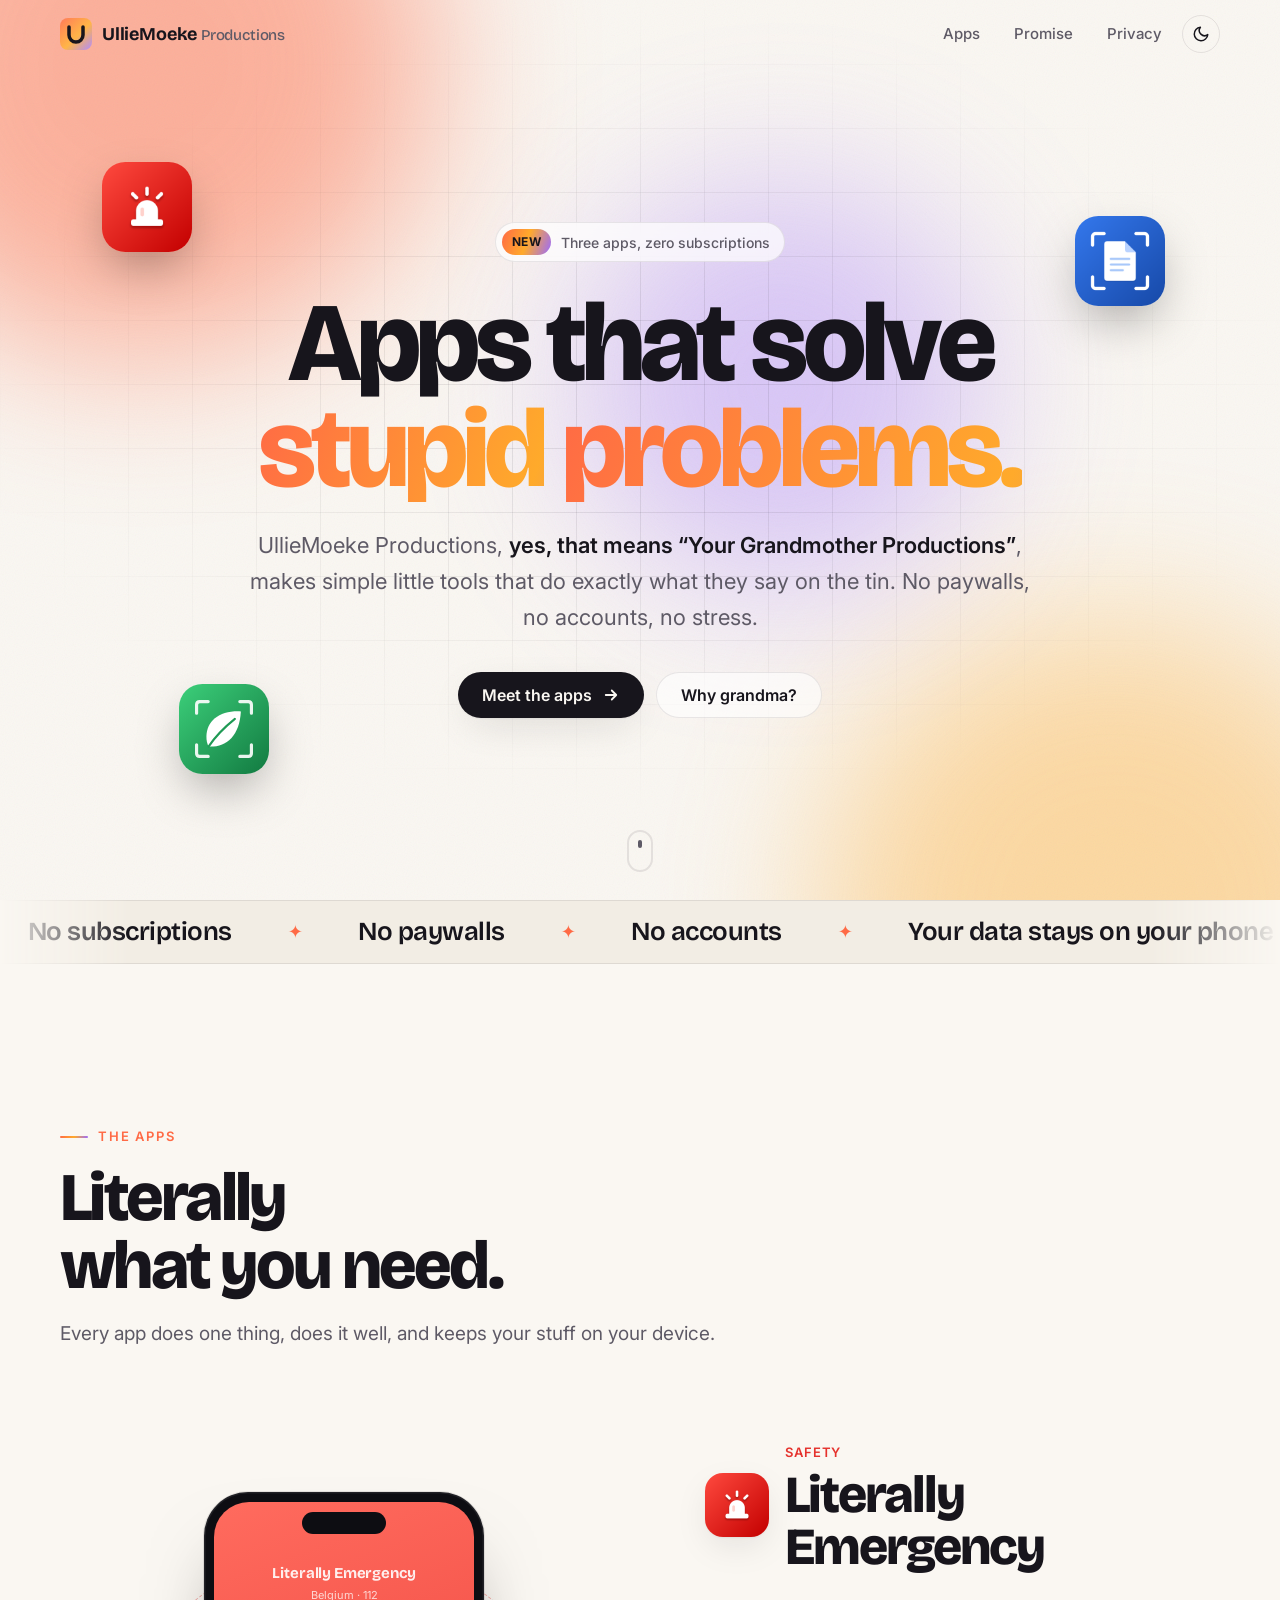
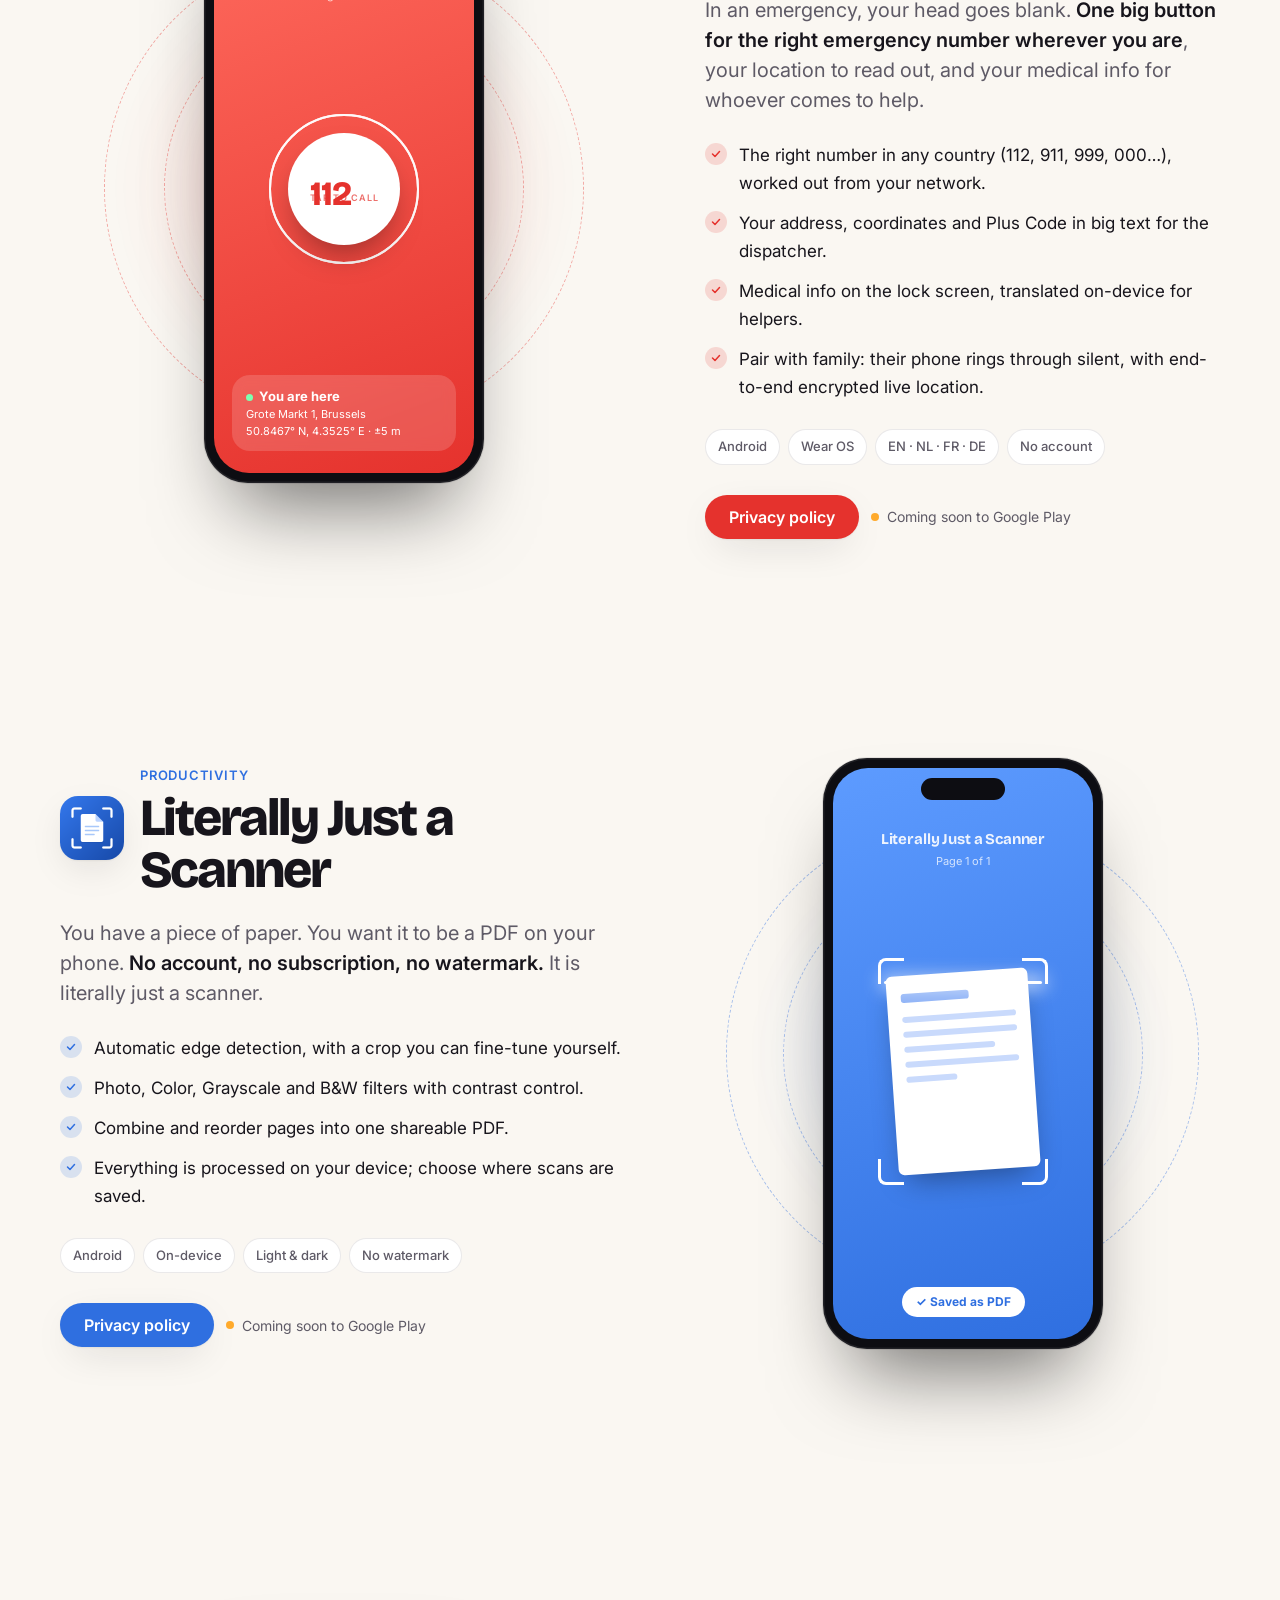
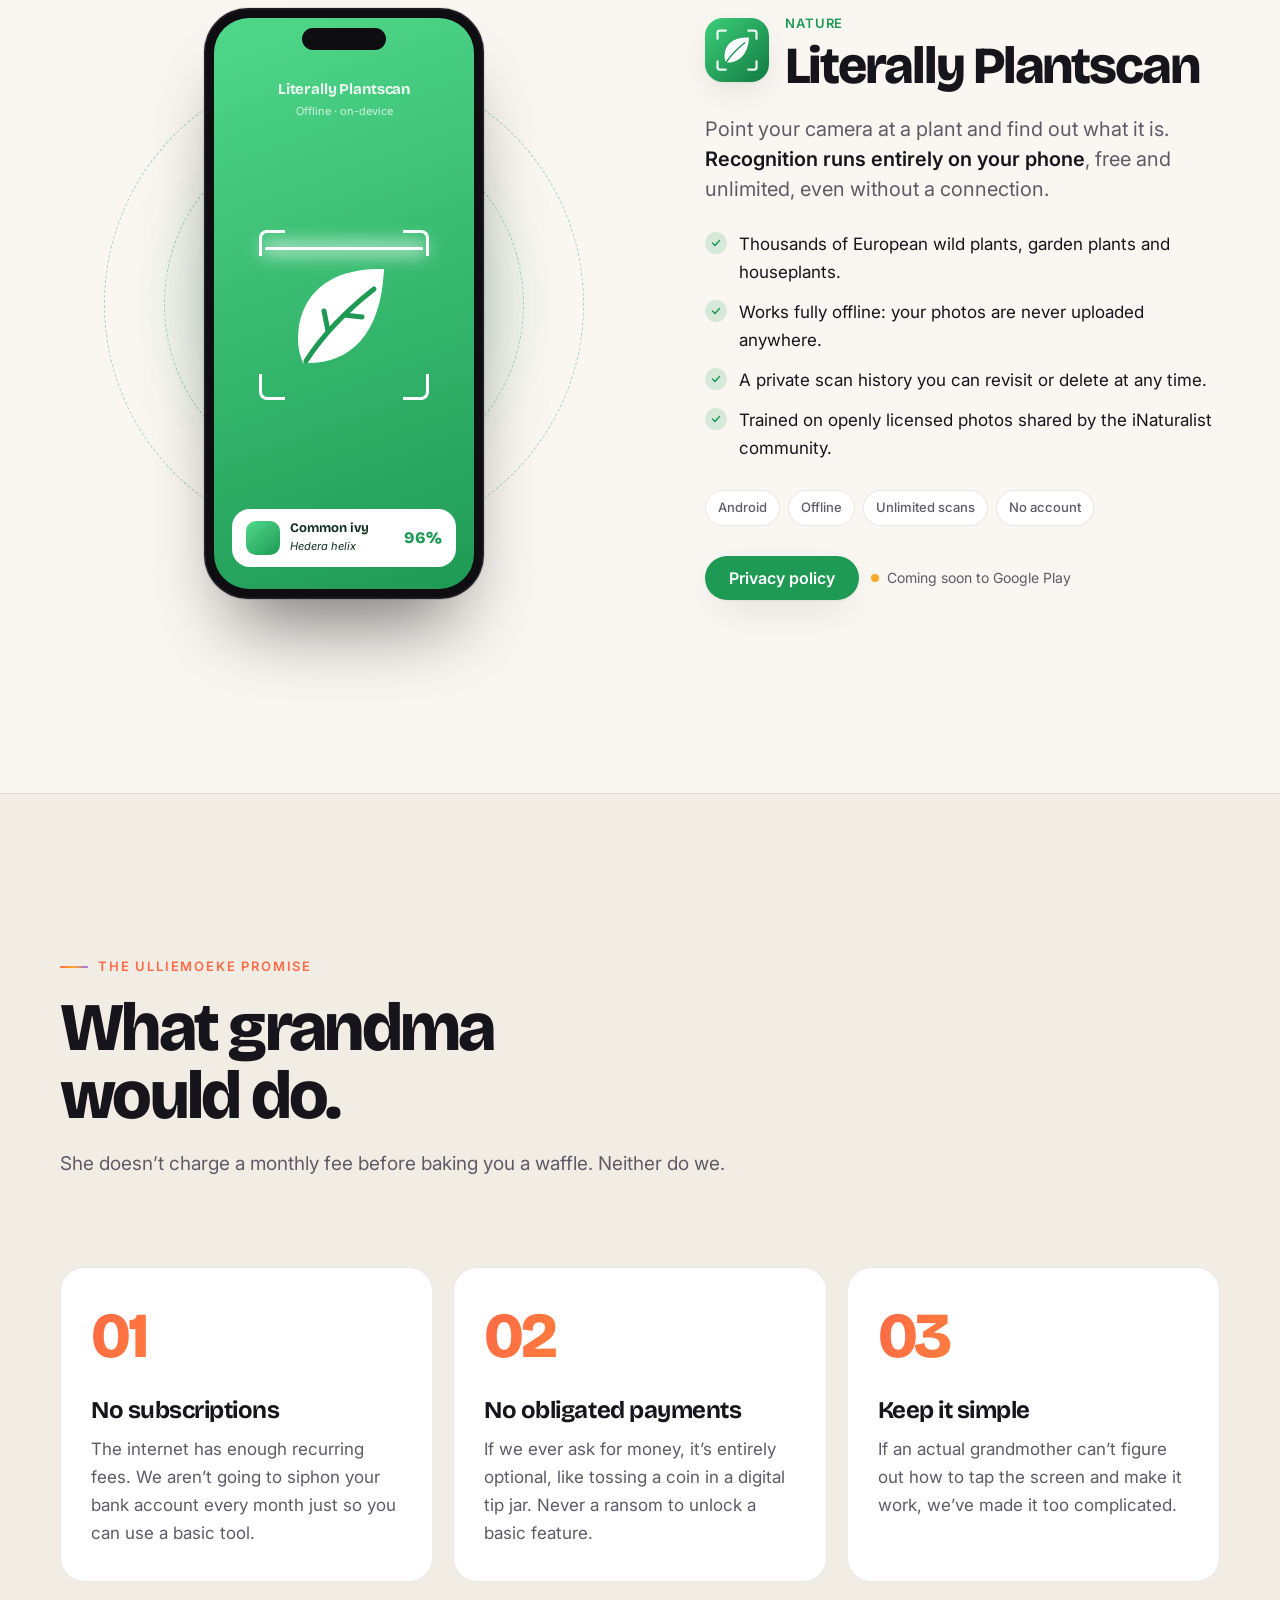
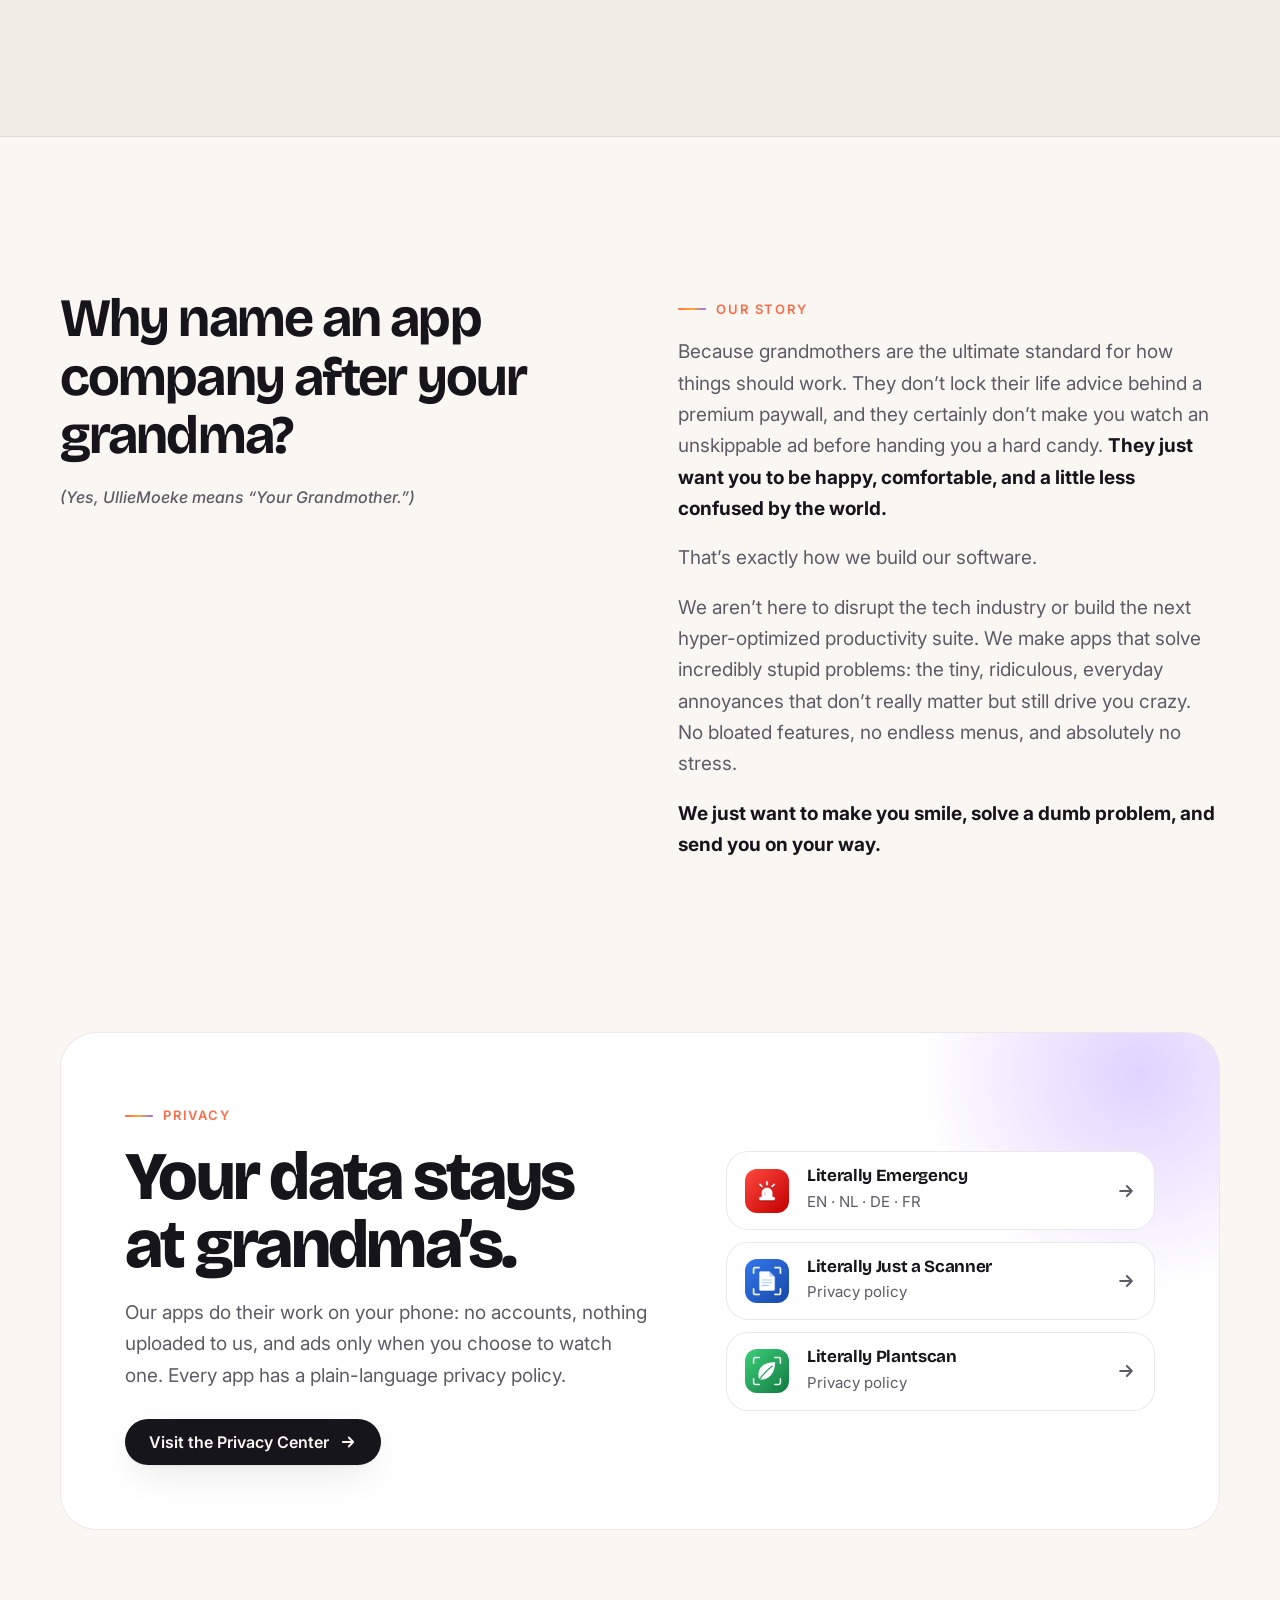
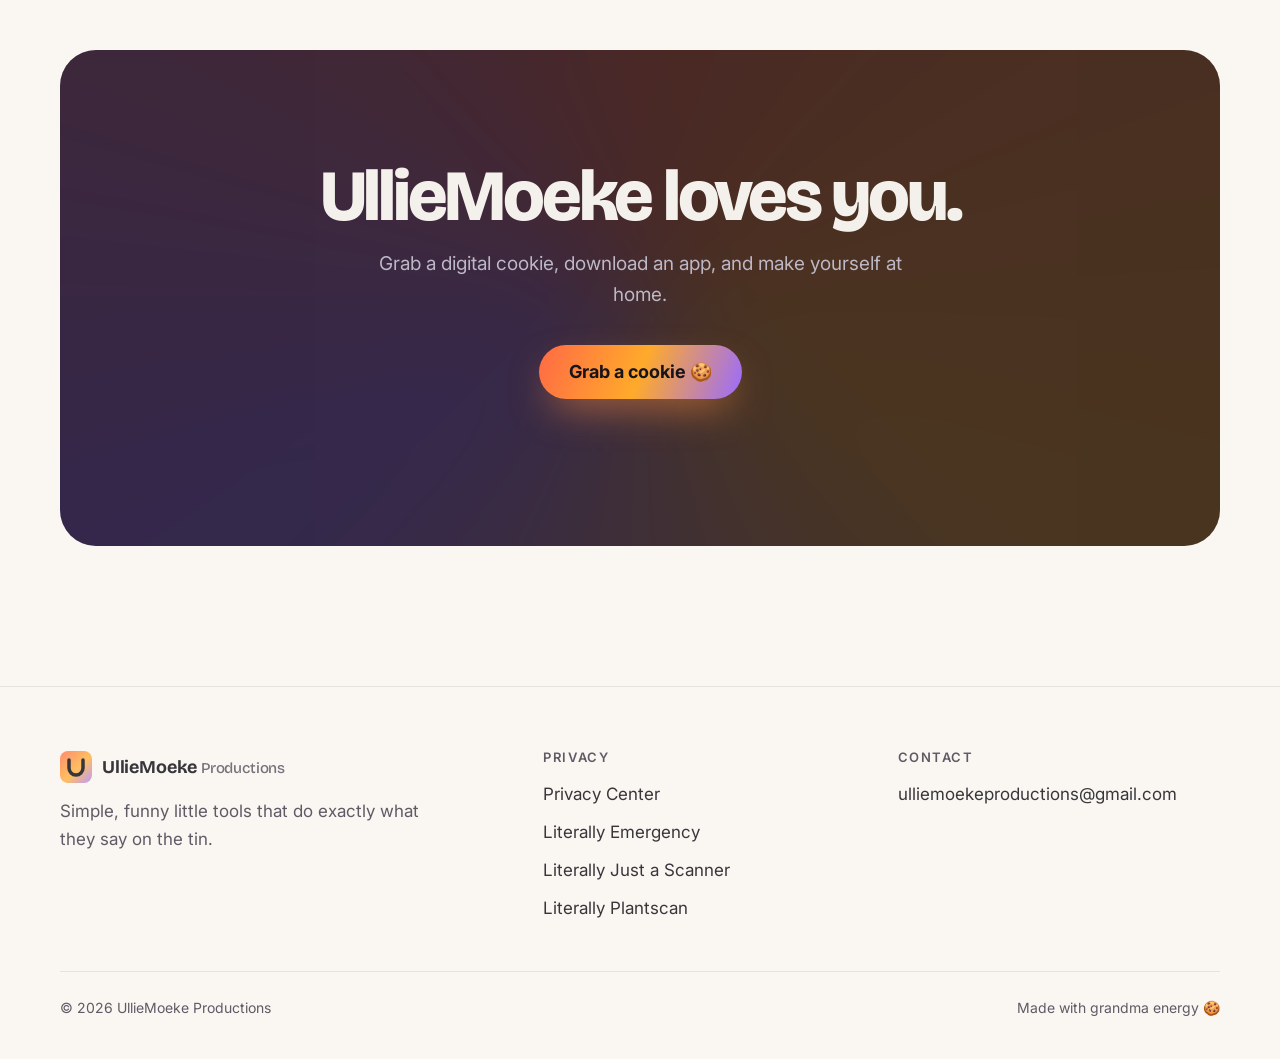
==== commit 8fd91869: "Add Privacy Center page and privacy section on the home page Co-Authored-By: Claude Opus 5.5 <norepl" ====
--- a/index.html
+++ b/index.html
@@ -229,6 +229,35 @@
     </div>
   </section>
 
+  <section class="wrap" id="privacy" style="margin-bottom:clamp(64px,10vw,120px)">
+    <div class="privacy-teaser reveal">
+      <div>
+        <span class="kicker">Privacy</span>
+        <h2 class="title">Your data stays<br>at grandma’s.</h2>
+        <p>Our apps do their work on your phone: no accounts, nothing uploaded to us, and ads only when you choose to watch one. Every app has a plain-language privacy policy.</p>
+        <a class="btn btn-primary" href="privacy/">Visit the Privacy Center
+          <svg viewBox="0 0 24 24" fill="none" stroke="currentColor" stroke-width="2.4" stroke-linecap="round" stroke-linejoin="round"><path d="M5 12h14M13 6l6 6-6 6"/></svg></a>
+      </div>
+      <div class="teaser-links">
+        <a class="policy-link" href="privacy/literally-emergency/">
+          <img src="assets/icons/emergency.png" alt="">
+          <div><b>Literally Emergency</b><span>EN · NL · DE · FR</span></div>
+          <svg viewBox="0 0 24 24" fill="none" stroke="currentColor" stroke-width="2.4" stroke-linecap="round" stroke-linejoin="round"><path d="M5 12h14M13 6l6 6-6 6"/></svg>
+        </a>
+        <a class="policy-link" href="privacy/literally-just-a-scanner/">
+          <img src="assets/icons/scanner.png" alt="">
+          <div><b>Literally Just a Scanner</b><span>Privacy policy</span></div>
+          <svg viewBox="0 0 24 24" fill="none" stroke="currentColor" stroke-width="2.4" stroke-linecap="round" stroke-linejoin="round"><path d="M5 12h14M13 6l6 6-6 6"/></svg>
+        </a>
+        <a class="policy-link" href="privacy/literally-plantscan/">
+          <img src="assets/icons/plantscan.svg" alt="">
+          <div><b>Literally Plantscan</b><span>Privacy policy</span></div>
+          <svg viewBox="0 0 24 24" fill="none" stroke="currentColor" stroke-width="2.4" stroke-linecap="round" stroke-linejoin="round"><path d="M5 12h14M13 6l6 6-6 6"/></svg>
+        </a>
+      </div>
+    </div>
+  </section>
+
   <section class="wrap">
     <div class="cookie-cta reveal">
       <h2>UllieMoeke loves you.</h2>
@@ -249,6 +278,7 @@
       <div>
         <h4>Privacy</h4>
         <ul>
+          <li><a href="privacy/">Privacy Center</a></li>
           <li><a href="privacy/literally-emergency/">Literally Emergency</a></li>
           <li><a href="privacy/literally-just-a-scanner/">Literally Just a Scanner</a></li>
           <li><a href="privacy/literally-plantscan/">Literally Plantscan</a></li>
--- a/assets/style.css
+++ b/assets/style.css
@@ -487,8 +487,95 @@
 .policy-link svg { margin-left: auto; width: 20px; height: 20px; color: var(--muted); flex: none; transition: transform .3s; }
 .policy-link:hover svg { transform: translateX(4px); }
 
+/* ---------- Privacy Center ---------- */
+.pc-hero { position: relative; overflow: hidden; isolation: isolate; padding: 128px 0 72px; text-align: center; }
+.pc-hero .crumbs { justify-content: center; }
+.pc-hero .hero-bg { mask-image: linear-gradient(#000 55%, transparent); -webkit-mask-image: linear-gradient(#000 55%, transparent); }
+.pc-hero .blob { opacity: .38; }
+.pc-title .gradient-text { white-space: nowrap; }
+.pc-shield { width: 96px; margin: 36px auto 22px; filter: drop-shadow(0 18px 30px rgba(255, 106, 69, .35)); animation: bob 6s ease-in-out infinite; --r: 0deg; }
+.pc-shield .tick { stroke-dasharray: 80; stroke-dashoffset: 80; animation: draw 1s .5s cubic-bezier(.6, 0, .2, 1) forwards; }
+@keyframes draw { to { stroke-dashoffset: 0; } }
+.pc-title { font: 800 clamp(40px, 7.4vw, 88px)/.98 var(--display); letter-spacing: -.045em; margin: 16px auto 20px; max-width: 14ch; }
+.pc-lede { font-size: clamp(18px, 2.2vw, 21px); color: var(--muted); max-width: 58ch; margin: 0 auto 28px; }
+.pc-pills { display: flex; flex-wrap: wrap; justify-content: center; gap: 10px; }
+.pc-pills span { padding: 9px 16px; border-radius: 999px; font-size: 15px; font-weight: 500; background: color-mix(in srgb, var(--surface) 75%, transparent); border: 1px solid var(--line); backdrop-filter: blur(10px); }
+
+.pc-apps { display: grid; grid-template-columns: repeat(3, 1fr); gap: 20px; }
+@media (max-width: 960px) { .pc-apps { grid-template-columns: 1fr; max-width: 560px; } }
+.pc-card {
+  --accent: var(--red);
+  position: relative; display: flex; flex-direction: column; padding: 28px; border-radius: 28px; background: var(--surface);
+  border: 1px solid var(--line); overflow: hidden; isolation: isolate;
+  transition: transform .4s cubic-bezier(.2, .8, .2, 1), box-shadow .4s, border-color .4s;
+}
+.pc-card.blue { --accent: var(--blue); }
+.pc-card.green { --accent: var(--green); }
+.pc-card::before {
+  content: ""; position: absolute; inset: 0 0 auto; height: 160px; z-index: -1;
+  background: radial-gradient(120% 100% at 0% 0%, color-mix(in srgb, var(--accent) 22%, transparent), transparent 70%);
+  transition: opacity .4s; opacity: .8;
+}
+.pc-card:hover { transform: translateY(-6px); box-shadow: var(--shadow); border-color: color-mix(in srgb, var(--accent) 40%, var(--line)); }
+.pc-card:hover::before { opacity: 1; }
+.pc-card-top { display: flex; gap: 14px; align-items: center; margin-bottom: 22px; }
+.pc-card-top img { width: 56px; height: 56px; border-radius: 16px; box-shadow: var(--shadow); flex: none; transition: transform .5s cubic-bezier(.3, 1.6, .5, 1); }
+.pc-card:hover .pc-card-top img { transform: rotate(-8deg) scale(1.06); }
+.pc-card h2 { font: 700 22px/1.15 var(--display); letter-spacing: -.02em; margin: 0 0 4px; }
+.pc-card-top span { font-size: 14px; color: var(--muted); }
+.facts { list-style: none; margin: 0 0 20px; padding: 0; display: grid; gap: 0; }
+.facts li { font-size: 15px; line-height: 1.45; color: var(--muted); padding: 12px 0; border-top: 1px solid var(--line); }
+.facts b { display: block; color: var(--text); font-size: 13px; text-transform: uppercase; letter-spacing: .08em; margin-bottom: 2px; }
+.langs { display: flex; gap: 6px; margin-bottom: 20px; }
+.langs a { font-size: 12px; font-weight: 700; letter-spacing: .06em; text-decoration: none; padding: 5px 10px; border-radius: 8px; background: var(--surface-2); color: var(--muted); transition: background .2s, color .2s; }
+.langs a:hover { background: var(--accent); color: #fff; }
+.pc-read {
+  margin-top: auto; display: flex; align-items: center; justify-content: space-between; gap: 10px;
+  padding: 14px 18px; border-radius: 16px; background: var(--accent); color: #fff; text-decoration: none; font-weight: 600;
+  transition: filter .2s;
+}
+.pc-read svg { width: 18px; height: 18px; transition: transform .25s; }
+.pc-read:hover { filter: brightness(1.08); }
+.pc-read:hover svg { transform: translateX(4px); }
+
+.pc-faq-grid { display: grid; grid-template-columns: .8fr 1.2fr; gap: clamp(32px, 6vw, 96px); align-items: start; }
+@media (max-width: 880px) { .pc-faq-grid { grid-template-columns: 1fr; } }
+.pc-side { color: var(--muted); font-size: 19px; margin: 0 0 28px; }
+.faq { display: grid; gap: 12px; }
+.faq details { border-radius: 20px; background: var(--surface); border: 1px solid var(--line); transition: border-color .3s, box-shadow .3s; }
+.faq details[open] { border-color: color-mix(in srgb, var(--brand-1) 35%, var(--line)); box-shadow: var(--shadow); }
+.faq summary {
+  list-style: none; cursor: pointer; padding: 20px 22px; font: 600 18px/1.35 var(--display); letter-spacing: -.01em;
+  display: flex; justify-content: space-between; gap: 16px; align-items: center;
+}
+.faq summary::-webkit-details-marker { display: none; }
+.faq summary::after {
+  content: "+"; flex: none; width: 30px; height: 30px; border-radius: 50%; display: grid; place-items: center;
+  background: var(--surface-2); font: 500 20px/1 var(--body); transition: transform .35s cubic-bezier(.3, 1.5, .5, 1), background .3s, color .3s;
+}
+.faq details[open] summary::after { transform: rotate(45deg); background: var(--brand-1); color: #fff; }
+.faq details p { margin: 0; padding: 0 22px 20px; color: var(--muted); animation: fade-up .4s ease; }
+
+/* Home page privacy teaser */
+.privacy-teaser {
+  display: grid; grid-template-columns: 1.1fr .9fr; gap: clamp(32px, 6vw, 80px); align-items: center;
+  padding: clamp(32px, 6vw, 64px); border-radius: 36px; background: var(--surface); border: 1px solid var(--line);
+  position: relative; overflow: hidden; isolation: isolate;
+}
+.privacy-teaser::before {
+  content: ""; position: absolute; width: 480px; aspect-ratio: 1; right: -160px; top: -200px; z-index: -1; border-radius: 50%;
+  background: radial-gradient(circle, color-mix(in srgb, var(--brand-3) 30%, transparent), transparent 65%);
+}
+@media (max-width: 880px) { .privacy-teaser { grid-template-columns: 1fr; } }
+.privacy-teaser p { color: var(--muted); font-size: 19px; margin: 0 0 28px; }
+.teaser-links { display: grid; gap: 12px; }
+.teaser-links .policy-link { padding: 14px 18px; }
+.teaser-links .policy-link img { width: 44px; height: 44px; border-radius: 12px; }
+.teaser-links .policy-link b { font-size: 17px; }
+
 @media (prefers-reduced-motion: reduce) {
   *, *::before, *::after { animation-delay: 0s !important; animation-duration: .001ms !important; animation-iteration-count: 1 !important; transition-duration: .001ms !important; scroll-behavior: auto !important; }
   .reveal { opacity: 1; transform: none; }
   .hero h1 .char { opacity: 1; transform: none; }
-}
+  .pc-shield .tick { stroke-dashoffset: 0; }
+}
